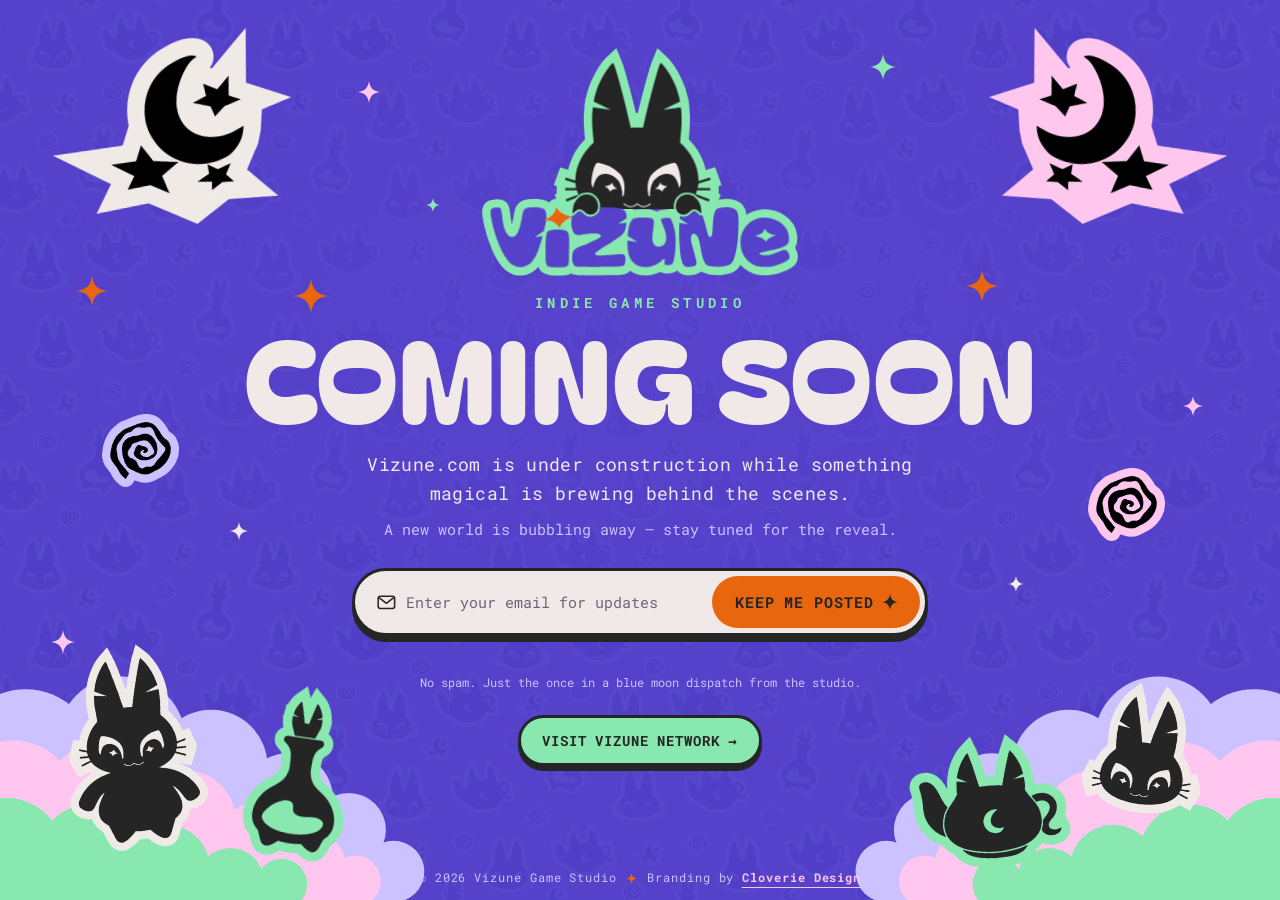
==== index.html @ f1048efc "Add Vizune 'Coming Soon' splash page" ====
<!doctype html>
<html lang="en-GB">
<head>
  <meta charset="utf-8">
  <meta name="viewport" content="width=device-width, initial-scale=1">
  <title>Vizune — Coming Soon</title>
  <meta name="description" content="Vizune is an independent game studio crafting imaginative worlds with bold art direction. Something magical is brewing — sign up to hear about the reveal.">
  <meta name="theme-color" content="#5642ca">

  <!-- Social cards -->
  <meta property="og:type" content="website">
  <meta property="og:site_name" content="Vizune">
  <meta property="og:title" content="Vizune — Coming Soon">
  <meta property="og:description" content="A new world is bubbling away. Stay tuned for the reveal.">
  <meta property="og:url" content="https://vizune.com/">
  <meta property="og:image" content="https://vizune.com/assets/img/og-image.png">
  <meta property="og:image:width" content="1200">
  <meta property="og:image:height" content="630">
  <meta property="og:image:alt" content="The Vizune logo surrounded by moon, star, potion and teapot illustrations on a purple background">
  <meta name="twitter:card" content="summary_large_image">

  <!-- Icons -->
  <link rel="icon" href="/favicon.ico" sizes="any">
  <link rel="icon" type="image/png" sizes="32x32" href="assets/img/favicon-32.png">
  <link rel="apple-touch-icon" href="assets/img/apple-touch-icon.png">

  <!-- Fonts
       Body: Roboto Mono (brand body font, free/OFL).
       Headline: Bagel Fat One is a free STAND-IN for Chubby Gum until the webfont
       licence is purchased. See README → "Fonts" for the one-line swap. -->
  <link rel="preconnect" href="https://fonts.googleapis.com">
  <link rel="preconnect" href="https://fonts.gstatic.com" crossorigin>
  <link rel="stylesheet" href="https://fonts.googleapis.com/css2?family=Bagel+Fat+One&family=Roboto+Mono:wght@400;700&display=swap">

  <!-- Hide the logo until its animation starts (skipped for reduced motion) -->
  <script>
    if (!(window.matchMedia && matchMedia("(prefers-reduced-motion: reduce)").matches)) {
      document.documentElement.classList.add("vz-pending");
    }
  </script>
  <link rel="stylesheet" href="css/style.css">
</head>
<body>
  <div class="page">

    <!-- ✦ Decorative scene (hidden from screen readers) ✦ -->
    <div class="scene" aria-hidden="true">
      <img class="deco moon moon--left"  src="assets/img/moon-star-cream.webp" alt="" width="520" height="406">
      <img class="deco moon moon--right" src="assets/img/moon-star-pink.webp"  alt="" width="520" height="406">

      <img class="deco swirl swirl--left"  src="assets/img/swirl-lilac.webp" alt="" width="240" height="229">
      <img class="deco swirl swirl--right" src="assets/img/swirl-pink.webp"  alt="" width="240" height="229">

      <!-- Sparkles: the four-point star from the logo's "i" -->
      <svg width="0" height="0" class="defs">
        <symbol id="sparkle" viewBox="0 0 100 100">
          <path d="M50 0 C55 32 68 45 100 50 C68 55 55 68 50 100 C45 68 32 55 0 50 C32 45 45 32 50 0 Z"/>
        </symbol>
      </svg>
      <svg class="sparkle s1"><use href="#sparkle"/></svg>
      <svg class="sparkle s2"><use href="#sparkle"/></svg>
      <svg class="sparkle s3"><use href="#sparkle"/></svg>
      <svg class="sparkle s4"><use href="#sparkle"/></svg>
      <svg class="sparkle s5"><use href="#sparkle"/></svg>
      <svg class="sparkle s6"><use href="#sparkle"/></svg>
      <svg class="sparkle s7"><use href="#sparkle"/></svg>
      <svg class="sparkle s8"><use href="#sparkle"/></svg>
      <svg class="sparkle s9"><use href="#sparkle"/></svg>
      <svg class="sparkle s10"><use href="#sparkle"/></svg>

      <!-- Bubbly cloud banks, bottom corners -->
      <div class="clouds clouds--left">
        <svg class="cloud" viewBox="0 0 640 360" preserveAspectRatio="xMinYMax meet">
          <g class="c-back"><circle cx="40" cy="140" r="110"/><circle cx="190" cy="110" r="100"/><circle cx="330" cy="150" r="88"/><circle cx="450" cy="200" r="70"/><circle cx="545" cy="250" r="58"/><circle cx="615" cy="315" r="48"/><polygon points="0,360 0,140 40,140 190,110 330,150 450,200 545,250 615,315 615,360"/></g>
          <g class="c-mid"><circle cx="20" cy="210" r="100"/><circle cx="160" cy="200" r="88"/><circle cx="290" cy="235" r="78"/><circle cx="400" cy="270" r="62"/><circle cx="490" cy="305" r="50"/><circle cx="555" cy="330" r="40"/><polygon points="0,360 0,210 20,210 160,200 290,235 400,270 490,305 555,330 555,360"/></g>
          <g class="c-front"><circle cx="10" cy="290" r="90"/><circle cx="140" cy="290" r="80"/><circle cx="260" cy="310" r="68"/><circle cx="360" cy="330" r="52"/><circle cx="440" cy="335" r="40"/><polygon points="0,360 0,290 10,290 140,290 260,310 360,330 440,335 440,360"/></g>
        </svg>
        <img class="deco potion" src="assets/img/potion-jade.webp"  alt="" width="420" height="715">
        <img class="deco mascot" src="assets/img/mascot-cream.webp" alt="" width="480" height="708">
      </div>
      <div class="clouds clouds--right">
        <svg class="cloud" viewBox="0 0 640 360" preserveAspectRatio="xMinYMax meet">
          <g class="c-back"><circle cx="40" cy="140" r="110"/><circle cx="190" cy="110" r="100"/><circle cx="330" cy="150" r="88"/><circle cx="450" cy="200" r="70"/><circle cx="545" cy="250" r="58"/><circle cx="615" cy="315" r="48"/><polygon points="0,360 0,140 40,140 190,110 330,150 450,200 545,250 615,315 615,360"/></g>
          <g class="c-mid"><circle cx="20" cy="210" r="100"/><circle cx="160" cy="200" r="88"/><circle cx="290" cy="235" r="78"/><circle cx="400" cy="270" r="62"/><circle cx="490" cy="305" r="50"/><circle cx="555" cy="330" r="40"/><polygon points="0,360 0,210 20,210 160,200 290,235 400,270 490,305 555,330 555,360"/></g>
          <g class="c-front"><circle cx="10" cy="290" r="90"/><circle cx="140" cy="290" r="80"/><circle cx="260" cy="310" r="68"/><circle cx="360" cy="330" r="52"/><circle cx="440" cy="335" r="40"/><polygon points="0,360 0,290 10,290 140,290 260,310 360,330 440,335 440,360"/></g>
        </svg>
        <img class="deco head"   src="assets/img/mascot-head-cream.webp" alt="" width="440" height="472">
        <img class="deco teapot" src="assets/img/teapot-jade.webp"       alt="" width="480" height="406">
      </div>
    </div>

    <!-- ✦ Content ✦ -->
    <main class="content">
      <!-- Animated logo: built from Cloverie's vector artwork. Click to replay. -->
      <button class="logo logo-button" type="button" aria-label="Vizune (replay logo animation)">
        <svg class="vz" viewBox="420 400 2710 1975" aria-hidden="true" focusable="false">
          <defs>
            <path id="vz-s1" d="M1644.1 1576.7C1640.9 1544.9 1630.2 1513.6 1608.3 1488.6C1602.9 1482.3 1597 1476.4 1590.7 1470.9C1587.2 1467.9 1583.7 1465 1580.2 1462.1C1557.9 1443.9 1534.1 1427.7 1506.4 1416.8C1497.9 1413.4 1489.4 1410.4 1480.7 1407.7C1463.6 1402.2 1446 1398.1 1428.2 1395.1C1423.7 1394.3 1419.1 1393.7 1415 1395.1C1409.7 1396.9 1406.4 1401.4 1403.7 1405.8C1403.4 1406.3 1403.2 1406.7 1402.9 1407.1C1402.9 1407.1 1402.9 1407.2 1402.9 1407.2C1402.7 1407.5 1402.5 1407.7 1402.4 1408C1400.5 1411.1 1398.9 1414.4 1397.5 1417.8C1396.8 1419.5 1396 1421.2 1395.3 1422.9C1394.6 1424.6 1393.9 1426.3 1393.2 1428C1388.6 1438.7 1385.6 1450 1382.6 1461.1C1380.3 1470 1378.1 1478.9 1376.4 1487.9C1375.6 1492 1374.8 1496.2 1374 1500.4C1373.2 1505.2 1372.4 1510.1 1371.8 1515C1371.1 1520.4 1370.5 1525.8 1369.9 1531.3C1369.3 1537 1369 1542.8 1368.7 1548.5C1368.4 1555 1368.3 1561.6 1368.9 1568.3C1369.1 1570.8 1369.5 1573.4 1370 1575.9C1370.5 1578.3 1371.2 1580.8 1372.1 1583.2C1373.8 1587.9 1376.2 1592.4 1379.7 1596.4C1379.9 1596.7 1380.1 1596.9 1380.3 1597.1C1381.7 1598.6 1383 1600.1 1384.3 1601.4C1385.6 1602.8 1387 1604.1 1388.4 1605.4C1389.4 1606.3 1390.4 1607.1 1391.4 1608C1412.1 1625.6 1438 1635.8 1464.9 1643.8C1493.4 1652.2 1522.5 1658.8 1551.9 1663.5C1567.4 1666 1583 1668.7 1598.8 1670.5C1601.5 1670.8 1604.3 1671.1 1607 1671.3C1608.5 1671.4 1610 1671.6 1611.5 1671.6C1614.7 1671.9 1617.9 1672.1 1621.2 1672.2C1621.9 1672.2 1622.7 1672.3 1623.5 1672.3C1629.2 1672.5 1635.3 1673.2 1638 1667.9C1638.3 1667.2 1638.6 1666.5 1638.8 1665.8C1639.1 1665 1639.3 1664.2 1639.5 1663.4C1639.8 1661.9 1640.2 1660.4 1640.4 1658.8C1640.5 1657.7 1640.7 1656.5 1640.8 1655.4C1641 1653.6 1641.1 1651.8 1641.4 1650.2C1641.4 1649.4 1641.5 1648.6 1641.6 1647.9C1642.1 1644 1642.7 1640.1 1643.1 1636.1C1643.5 1633.2 1643.8 1630.3 1644.1 1627.3C1644.1 1626.3 1644.2 1625.3 1644.3 1624.3C1644.4 1622.3 1644.6 1620.3 1644.7 1618.4C1645.6 1604.5 1645.5 1590.5 1644.1 1576.7"/><path id="vz-s2" d="M2115.3 1568.3C2114.3 1578.4 2111.4 1588.3 2104.5 1596.4C2104.3 1596.7 2104.1 1596.9 2103.8 1597.2C2101.3 1600 2098.6 1602.8 2095.7 1605.4C2094.8 1606.3 2093.8 1607.1 2092.8 1608C2072.1 1625.6 2046.2 1635.8 2019.3 1643.8C1990.8 1652.2 1961.7 1658.8 1932.3 1663.5C1916.8 1666 1901.1 1668.7 1885.5 1670.4C1882.7 1670.8 1879.9 1671.1 1877.1 1671.3C1875.7 1671.4 1874.2 1671.6 1872.7 1671.7C1869.5 1671.9 1866.2 1672.1 1863 1672.2C1862.2 1672.3 1861.5 1672.3 1860.7 1672.3C1854.9 1672.5 1848.9 1673.2 1846.2 1667.9C1843.6 1662.7 1843.4 1653.6 1842.5 1647.9C1841.4 1640.1 1840.5 1632.2 1839.9 1624.3C1838.6 1608.5 1838.4 1592.5 1840 1576.6C1843.2 1544.9 1853.9 1513.6 1875.9 1488.6C1881.2 1482.3 1887.1 1476.4 1893.4 1470.9C1896.9 1467.9 1900.4 1465 1904 1462.1L1904 1462.1C1926.2 1443.9 1950.1 1427.7 1977.8 1416.8C1986.3 1413.4 1994.8 1410.4 2003.4 1407.7C2020.6 1402.3 2038.2 1398.1 2056.1 1395C2060.4 1394.3 2065 1393.7 2069.2 1395.1C2074.4 1396.8 2077.7 1401.4 2080.4 1405.8C2080.9 1406.5 2081.4 1407.2 2081.8 1408C2085.6 1414.3 2088.1 1421.3 2091 1428C2095.6 1438.6 2098.5 1450 2101.5 1461.1C2106.2 1478.9 2109.9 1496.8 2112.4 1515C2113.1 1520.4 2113.7 1525.8 2114.3 1531.3C2114.8 1537 2115.2 1542.7 2115.5 1548.5C2115.8 1555 2115.9 1561.7 2115.3 1568.3"/><path id="vz-s7" d="M2115.3 1568.3C2114.3 1578.5 2111.4 1588.3 2104.5 1596.4C2104.2 1596.7 2104 1596.9 2103.8 1597.1C2101.2 1600.1 2098.5 1602.8 2095.8 1605.4C2094.8 1606.3 2093.8 1607.1 2092.8 1608C2072.1 1625.6 2046.2 1635.8 2019.3 1643.8C1990.8 1652.2 1961.7 1658.8 1932.3 1663.5C1916.7 1666 1901.1 1668.7 1885.4 1670.5C1882.7 1670.8 1879.9 1671.1 1877.1 1671.3C1875.7 1671.4 1874.1 1671.6 1872.7 1671.6C1869.4 1671.9 1866.3 1672.1 1863 1672.2L1863 1672.2C1862.2 1672.2 1861.4 1672.3 1860.7 1672.3C1858.4 1672.4 1855.9 1672.5 1853.7 1672.3C1853.1 1672.2 1852.4 1672.2 1851.8 1672L1851.8 1672C1851.2 1671.8 1850.6 1671.7 1850.1 1671.5C1849.9 1671.4 1849.7 1671.3 1849.5 1671.2C1849 1670.9 1848.5 1670.7 1848.1 1670.3C1847.7 1670 1847.3 1669.6 1847.1 1669.2C1846.7 1668.8 1846.5 1668.3 1846.2 1667.9C1845.9 1667.2 1845.6 1666.6 1845.3 1665.8C1844.8 1664.2 1844.4 1662.6 1844.1 1660.8C1843.9 1659.9 1843.8 1659 1843.7 1658.1C1843.6 1657.1 1843.4 1656.2 1843.4 1655.4C1843.1 1652.6 1842.9 1650 1842.6 1647.9C1842.3 1646 1842 1644 1841.8 1642C1841 1636.2 1840.3 1630.2 1839.8 1624.3C1838.6 1608.5 1838.4 1592.5 1840 1576.7C1840.3 1573.8 1840.6 1571 1841 1568.3C1841.4 1566.1 1841.7 1564 1842.1 1561.8C1842.5 1559.7 1842.9 1557.5 1843.4 1555.4C1844.9 1548.3 1846.9 1541.3 1849.3 1534.5C1849.6 1533.6 1850 1532.6 1850.4 1531.6C1851 1530.1 1851.6 1528.5 1852.2 1526.9C1853.3 1524.3 1854.5 1521.7 1855.7 1519.1C1857.5 1515.5 1859.4 1511.9 1861.5 1508.5C1863.6 1505 1865.8 1501.6 1868.2 1498.3C1870.6 1494.9 1873.2 1491.7 1875.9 1488.6C1877.2 1487 1878.6 1485.5 1880 1484C1882.4 1481.3 1884.9 1478.7 1887.6 1476.2C1889.4 1474.4 1891.4 1472.6 1893.4 1470.9C1896.9 1467.9 1900.4 1465 1904 1462.1C1926.2 1443.9 1950 1427.7 1977.8 1416.8C1986.2 1413.4 1994.8 1410.4 2003.4 1407.7C2020.6 1402.2 2038.2 1398.1 2056 1395.1C2060.4 1394.3 2065 1393.7 2069.1 1395.1C2069.8 1395.3 2070.5 1395.6 2071.1 1395.9C2072.2 1396.5 2073.3 1397.2 2074.3 1398.1C2074.8 1398.5 2075.3 1399 2075.8 1399.4C2076.7 1400.4 2077.5 1401.4 2078.3 1402.6C2079 1403.6 2079.7 1404.7 2080.4 1405.8C2080.6 1406.1 2080.8 1406.3 2080.9 1406.6C2081.3 1407.1 2081.5 1407.5 2081.8 1408C2085.6 1414.3 2088.1 1421.2 2091 1428C2091.8 1430 2092.6 1432 2093.4 1434C2094.2 1436.1 2094.9 1438.1 2095.6 1440.2C2096.5 1443 2097.3 1445.8 2098.1 1448.6C2098.9 1451.4 2099.6 1454.1 2100.3 1456.9C2100.7 1458.3 2101.1 1459.7 2101.5 1461.1C2102.6 1465.5 2103.8 1470 2104.8 1474.5C2105.6 1477.9 2106.4 1481.4 2107.1 1484.9C2107.8 1488.1 2108.5 1491.4 2109.1 1494.7C2109.7 1497.9 2110.3 1501.1 2110.8 1504.4C2111.4 1507.9 2111.9 1511.4 2112.4 1515C2112.8 1517.7 2113 1520.4 2113.4 1523.1C2113.7 1525.8 2114 1528.6 2114.2 1531.3C2114.4 1532.7 2114.5 1534.1 2114.6 1535.5C2114.6 1536.1 2114.7 1536.9 2114.8 1537.5C2115 1541.2 2115.3 1544.8 2115.5 1548.5C2115.8 1555 2115.9 1561.6 2115.3 1568.3M1391.4 1608C1390.4 1607.1 1389.4 1606.3 1388.4 1605.4C1387 1604.1 1385.6 1602.8 1384.3 1601.4C1383 1600.1 1381.7 1598.6 1380.3 1597.1C1380.1 1596.9 1379.9 1596.7 1379.7 1596.4C1376.2 1592.4 1373.8 1587.9 1372.1 1583.2C1371.2 1580.8 1370.5 1578.3 1370 1575.9C1369.5 1573.4 1369.1 1570.8 1368.9 1568.3C1368.3 1561.6 1368.4 1555 1368.7 1548.5C1369 1542.8 1369.3 1537 1369.9 1531.3C1370.5 1525.8 1371.1 1520.4 1371.8 1515C1372.4 1510.1 1373.2 1505.2 1374 1500.4C1374.8 1496.2 1375.6 1492 1376.4 1487.9C1378.1 1478.9 1380.3 1470 1382.7 1461.1C1385.6 1450 1388.6 1438.7 1393.2 1428C1393.9 1426.3 1394.6 1424.6 1395.3 1422.9C1396 1421.2 1396.7 1419.5 1397.5 1417.8C1398.9 1414.4 1400.5 1411.1 1402.4 1408C1402.5 1407.7 1402.7 1407.5 1402.9 1407.2C1402.9 1407.2 1402.9 1407.1 1402.9 1407.1C1403.2 1406.7 1403.5 1406.3 1403.7 1405.8C1406.4 1401.4 1409.7 1396.9 1415 1395.1C1419.1 1393.7 1423.7 1394.3 1428.2 1395.1C1446 1398.1 1463.6 1402.2 1480.7 1407.7C1489.4 1410.4 1497.9 1413.4 1506.4 1416.8C1534.1 1427.7 1557.9 1443.9 1580.2 1462.1C1583.7 1465 1587.2 1467.9 1590.7 1470.9C1597 1476.4 1602.9 1482.3 1608.3 1488.6C1630.2 1513.6 1640.9 1544.9 1644.1 1576.7C1645.5 1590.5 1645.6 1604.5 1644.7 1618.4C1644.6 1620.3 1644.4 1622.3 1644.3 1624.3C1644.2 1625.3 1644.1 1626.3 1644.1 1627.3C1643.8 1630.2 1643.5 1633.2 1643.1 1636.1C1642.7 1640.1 1642.1 1644 1641.6 1647.9C1641.5 1648.6 1641.4 1649.4 1641.4 1650.2C1641.2 1651.8 1641 1653.6 1640.8 1655.4C1640.7 1656.5 1640.5 1657.7 1640.4 1658.8C1640.2 1660.4 1639.8 1661.9 1639.5 1663.4C1639.3 1664.2 1639.1 1665 1638.8 1665.8C1638.6 1666.5 1638.3 1667.2 1638 1667.9C1635.3 1673.2 1629.2 1672.5 1623.5 1672.3C1622.7 1672.3 1621.9 1672.2 1621.2 1672.2C1617.9 1672.1 1614.7 1671.9 1611.5 1671.6C1610 1671.6 1608.5 1671.4 1607 1671.3C1604.3 1671.1 1601.5 1670.8 1598.8 1670.5C1583 1668.7 1567.4 1666 1551.9 1663.5C1522.5 1658.8 1493.4 1652.2 1464.9 1643.8C1438 1635.8 1412.1 1625.6 1391.4 1608M2263.9 1566.5L2366.6 1535.3L2360 1516.9L2264.8 1545.8C2264.9 1542.4 2264.8 1539.1 2264.8 1535.7C2261.7 1418 2201.6 1304.9 2109.9 1224.1C2110.9 1213.7 2111.9 1203.4 2112.8 1193C2115.9 1161.1 2118.6 1129.2 2120.9 1097.2C2121.1 1095.2 2121.3 1093.1 2121.3 1091C2124.9 1037 2123.9 982.5 2117.3 928.7L1967.2 950L2110.1 881.6C2104.7 852.7 2097.5 824.1 2088.5 796C2074.4 752.1 2055.4 709.2 2032.4 668.9C2008.6 627.5 1982.6 588.4 1947 555.2C1947 555.2 1934.6 585.9 1933.1 590.4C1926.7 610.1 1920.6 630 1914.8 649.9C1900.4 698.7 1887.2 747.8 1874 796.9C1848.9 889.7 1827.2 978.9 1808.4 1064L1800.1 1100.1C1783.2 1099.1 1766.3 1098.8 1749.4 1099.2C1732.1 1098.8 1714.7 1099.1 1697.4 1100.3L1689.2 1064C1670.4 978.9 1648.6 889.7 1623.7 796.9C1610.4 747.8 1597.2 698.7 1582.8 649.9C1576.9 630 1570.8 610.1 1564.5 590.4C1563 585.9 1550.5 555.2 1550.5 555.2C1515 588.4 1489 627.5 1465.2 668.9C1442.2 709.2 1423.2 752.1 1409.1 796C1400 824.1 1392.9 852.7 1387.5 881.6L1530.4 950L1380.3 928.7C1373.7 982.5 1372.7 1037 1376.2 1091C1376.3 1093.1 1376.5 1095.2 1376.6 1097.2C1378.9 1129.2 1381.7 1161.1 1384.7 1193C1385.8 1203.7 1386.8 1214.4 1387.8 1225.1C1296.7 1305.9 1237.1 1418.4 1234 1535.7C1234 1537.8 1234 1539.9 1234 1542L1151 1516.9L1144.4 1535.3L1234.6 1562.8C1235.6 1577.3 1237.7 1591.4 1240.8 1604.8L1147.7 1604.8L1147.7 1624.2L1246.3 1624.2C1250.1 1636.2 1254.8 1647.6 1260.4 1658.5L1153.8 1698.6L1161.8 1716.6L1234.6 1689.3C1234.8 1688.9 1235.2 1688.4 1235.6 1688C1251.4 1669.7 1271 1650.6 1297.5 1646C1308.3 1644 1319.9 1642.3 1332 1642.3C1347.8 1642.3 1362 1645.4 1375.6 1651.7C1403 1664.5 1424.7 1688.7 1435 1718.1C1440.6 1733.8 1442.6 1749.9 1441.1 1765.5C1440 1778.3 1436.5 1790.9 1430.7 1802.7C1462.2 1815.6 1496.1 1825.7 1531.3 1833C1573.9 1841.8 1618 1848.4 1662.8 1852.5C1685.7 1854.6 1708.6 1856 1731.8 1856.8C1737.6 1857 1743.5 1857.2 1749.4 1857.3C1778 1856.8 1806.7 1855.2 1835.1 1852.5C1880.2 1848.4 1924.6 1841.9 1967.5 1833C2002.8 1825.6 2036.9 1815.5 2068.5 1802.5C2055.8 1776.4 2054.2 1746.5 2064.2 1718.1C2074.6 1688.7 2096.3 1664.5 2123.7 1651.7C2137.3 1645.4 2151.5 1642.3 2167.3 1642.3C2179.3 1642.3 2191 1644 2201.8 1646C2225.8 1650.2 2244.2 1666.3 2259 1682.7L2349.3 1716.6L2357.2 1698.6L2240.3 1654.6C2245 1644.9 2249.1 1634.8 2252.5 1624.2L2363.3 1624.2L2363.3 1604.8L2258 1604.8C2260.9 1592.5 2262.9 1579.8 2263.9 1566.5"/><path id="vz-s11" d="M989.2 1812.4C987.9 1805.5 985.8 1798.5 983 1792.3C980.2 1786.8 975.3 1781.9 969.8 1778.5C967.1 1777 962.9 1775 959.4 1774.3C942.7 1769.4 925.4 1768 907.4 1766.6C886.6 1766 865.8 1766 845 1768C838.8 1768.7 832.5 1770.1 827 1772.3C822.1 1773.6 817.2 1775.7 813.1 1778.5C809 1781.9 805.5 1786 802.7 1790.2C799.9 1795.1 797.8 1799.9 796.4 1805.5C791.6 1820.7 788.8 1837.4 786.7 1853.3C782.6 1878.4 781.2 1879 775.7 1908.8C771.5 1925.4 766.6 1941.4 761.1 1956.7C756.9 1967.1 752.8 1976.8 747.2 1986.5C743.1 1992.1 738.9 1996.9 733.4 2001.7C727 2006.6 720.2 2010.1 712.5 2012.1C707 2013.6 700.7 2013.6 695.2 2012.9C688.2 2011.5 682.7 2008 677.8 2003.9C667.5 1995.5 660.5 1984.4 654.3 1973.3C626.6 1922.7 626.6 1863.7 617.6 1808.3C616.1 1799.2 614.7 1790.2 611.9 1781.2C610.6 1778.5 609.2 1776.4 607.8 1774.3C605.7 1772.3 602.9 1770.8 600.9 1770.1C594 1768 587.7 1768 580.8 1768.7C571.7 1768.7 562.7 1769.4 553.7 1770.8C547.5 1771.5 541.9 1772.9 536.4 1775.7C532.2 1777.8 528.7 1782.6 527.4 1787.5C526 1791.7 525.3 1795.1 525.3 1799.2C524.6 1814.5 526.7 1829.7 528.7 1845C532.2 1867.2 537.1 1889.4 541.9 1910.9C557.2 1973.3 576.6 2035.7 602.3 2094.7C615.4 2123.8 629.3 2151.6 646 2178.6C658.4 2198.8 673 2217.5 691 2233.4C700.1 2241 709.8 2248 720.2 2252.1C721.5 2252.8 722.3 2253.5 723.7 2254.2C735.4 2260.4 749.3 2265.3 763.2 2266C777.7 2267.4 792.3 2266 806.2 2261.9C815.9 2259.1 824.9 2254.9 833.9 2250C847 2242.4 859.6 2232 870 2220.9C876.2 2214 881.8 2207.1 887.3 2199.4C903.9 2175.9 915.7 2148.1 925.4 2120.4C936.5 2088.4 946.3 2056.6 955.3 2024.7C957 2018.5 958.6 2012.3 960.2 2006.2L896.5 2013.8L971.6 1961.7C976.5 1941.6 981.1 1921.5 985.1 1901.2C987.1 1892.1 988.6 1882.7 989.8 1873.2C990.3 1870.1 990.6 1866.9 990.9 1863.7L990.9 1863.7C991.6 1856 992 1848.4 992 1840.9C992 1831.1 990.6 1822.2 989.2 1812.4"/><path id="vz-s15" d="M1178.5 1994.9C1176.3 1985.1 1172.9 1975.4 1163.9 1967.1C1160.4 1964.3 1156.3 1962.3 1151.4 1960.2C1143.1 1957.4 1132.7 1955.3 1123 1954.6C1093.8 1951.8 1063.3 1952.5 1034.9 1956.7C1024.5 1958.1 1013.4 1960.9 1005.7 1965.7C1000.2 1969.2 997.5 1974.1 995.3 1978.9C991.9 1992.1 989.8 2004.5 989.1 2017.7C984.3 2062.8 984.9 2107.9 985.7 2152.9L985.7 2177.9C984.9 2194.5 983.5 2211.9 987.7 2228.6C988.4 2231.3 989.8 2234.8 991.2 2237.6C991.9 2241 992.6 2243.8 993.9 2247.3C995.3 2249.4 996.7 2252.2 999.5 2254.2C1007.9 2260.4 1022.4 2263.9 1036.3 2265.3C1059.2 2267.4 1082 2268.1 1105.6 2268.1C1121.6 2268.1 1138.9 2266.7 1153.5 2262.6C1156.9 2261.8 1160.4 2260.4 1163.2 2259.1C1171.5 2253.6 1175 2245.2 1177.1 2237.6C1182.6 2215.4 1180.5 2193.2 1181.2 2171L1181.2 2135.6C1181.9 2117.6 1181.9 2099.6 1182.6 2081.6C1183.3 2052.4 1184 2023.9 1178.5 1994.9"/><path id="vz-s16" d="M1072.7 1765.2C1101.8 1811.9 1147.1 1838.8 1211.5 1842.7C1155.5 1864.2 1118 1895.5 1102.6 1938.5C1080 1899.1 1040.5 1873.3 970.1 1872.2C1044 1845.1 1067.7 1807.2 1072.7 1765.2"/><path id="vz-s12" d="M1662.8 1852.5C1662.9 1841.6 1662.1 1831 1659.9 1820.9C1657.4 1808.6 1650.9 1797.1 1641.1 1789.7C1631.3 1781.6 1618.2 1777.5 1605.1 1774.2C1579.8 1769.3 1552.7 1768.5 1527.3 1767.7C1498.6 1766.9 1469.9 1766.2 1441.1 1765.5C1440 1778.3 1436.5 1790.9 1430.7 1802.7C1417.4 1829.7 1385.5 1841.6 1362.2 1843.6C1360.5 1843.7 1358.9 1843.8 1357.2 1843.8C1338.9 1843.8 1320.1 1835.3 1302.8 1819.3C1294.4 1811.5 1282.9 1800.8 1272.3 1799.5C1271.1 1799.3 1269.9 1799.3 1268.7 1799.3C1268 1799.3 1267.3 1799.3 1266.7 1799.3C1264.5 1799.5 1262.2 1799.9 1260.1 1800.5C1253.4 1802.6 1248.1 1807.8 1241.4 1814.3C1238.9 1816.8 1236.2 1819.4 1233.4 1821.9L1225.4 1829C1221.6 1833.2 1216.1 1834.8 1210.7 1835.4C1206.1 1835.8 1205.5 1838.6 1205 1842.2C1204.8 1843.3 1204.7 1844.3 1204.5 1845.5C1201.2 1864.1 1199.5 1883.4 1200.1 1901.8C1200.9 1927.2 1206.6 1953.4 1218.9 1975.4C1222.2 1981.1 1227.1 1987.7 1233.6 1991C1238.5 1994.3 1245.1 1996.8 1250.8 1996.8C1259 1997.5 1267.1 1997.5 1275.4 1996.8C1288.5 1995.1 1300.7 1992.7 1313.8 1991C1330.2 1988.6 1347.3 1987 1363.7 1985.3C1382.5 1983.7 1401.4 1983.7 1420.2 1987C1426.8 1987.7 1433.3 1989.4 1439 1993.5C1443.1 1995.9 1446.4 1999.2 1448 2003.3C1449.6 2009.8 1440.7 2016.4 1435.7 2019.7C1422.7 2028.6 1408.7 2035.2 1394.8 2041.7C1377.6 2050.7 1360.5 2058.1 1342.5 2065.5C1331 2070.4 1320.3 2075.3 1308.9 2080.2C1304 2081.8 1299.1 2084.3 1295 2085.9C1276.2 2093.3 1257.3 2099 1241 2109.7C1232 2114.5 1223 2122 1218.1 2130.9C1214 2138.3 1211.5 2145.7 1209.9 2153.8C1208.3 2164.5 1207.4 2175.1 1207.4 2186.5C1206.6 2197.2 1207.4 2207 1209.1 2217.7C1210.7 2227.5 1214.8 2238.1 1221.4 2247.1C1225.5 2252.8 1231.2 2257.8 1237.7 2260.2C1245.1 2262.6 1252.5 2263.5 1259.8 2263.5C1276.2 2264.3 1291.7 2263.5 1308.1 2263.5C1322.8 2263.5 1336.7 2264.3 1351.5 2264.3C1378.4 2265.1 1406.3 2264.3 1434.1 2264.3C1449.6 2264.3 1465.2 2264.3 1479.9 2263.5L1514.2 2263.5C1528.2 2262.6 1562.5 2261.9 1576.5 2261.9C1593.6 2261.9 1611.6 2261.9 1628 2256.9C1632.9 2255.3 1637 2253.7 1640.2 2250.4C1643.5 2247.9 1646 2243.8 1647.6 2238.9C1648.4 2237.3 1648.4 2235.6 1649.3 2233.2C1650.1 2229 1651.7 2225.1 1651.7 2220.1C1654.2 2202.9 1655 2171 1640.2 2162C1633.7 2158.8 1626.3 2158.8 1619 2158.8C1601.8 2158.8 1583.8 2160.4 1566.6 2161.2C1545.4 2163.6 1503.7 2165.3 1483.2 2166.9C1462.7 2168.6 1442.3 2170.2 1421.8 2169.4C1411.2 2168.6 1398.2 2164.5 1399.7 2154.7C1400.5 2151.4 1402.1 2149 1403.8 2146.5C1407.1 2142.4 1410.4 2139.1 1414.5 2136.7C1425 2128.5 1435.7 2122 1446.4 2114.5C1457.8 2106.4 1469.3 2099 1481.5 2091.7C1497.9 2081.8 1514.2 2072.9 1530.6 2062.2C1542.1 2054.8 1553.5 2046.6 1564.2 2039.3C1577.2 2031.1 1589.6 2022.9 1601.8 2013.9C1610.8 2006.6 1620.6 1999.2 1628.8 1990.2C1637 1981.1 1643.5 1971.3 1647.6 1960.7C1654.2 1946 1657.4 1928.8 1659.1 1912.5C1660 1906.3 1660.7 1900.2 1661 1894.1L1592.4 1903.5L1662.7 1857.8C1662.8 1856 1662.8 1854.2 1662.8 1852.5"/><path id="vz-s13" d="M2072.8 2023C2072.2 2009.3 2070.8 1995.6 2068.2 1981.9C2068.2 1974.7 2066.9 1966.9 2065.6 1959.7C2061.1 1942.1 2056.4 1923.8 2051.2 1906.8C2046.6 1892.5 2042.1 1878.1 2034.2 1865.6C2032.9 1863.1 2031 1861.1 2029.1 1859.1C2025.8 1856.6 2021.8 1855.2 2018.6 1855.2C2004.2 1853.9 1990.5 1854.6 1976.8 1855.2C1965.1 1855.9 1950 1859.1 1950.7 1870.9C1950.7 1875.4 1952 1879.4 1953.4 1884C1955.3 1889.2 1957.9 1895 1959.9 1900.3C1975.6 1932.3 1987.3 1966.9 1992.5 2002.1C1994.4 2016.5 1995.1 2030.8 1991.8 2044.5C1989.9 2054.3 1985.3 2064.1 1978.8 2072.7C1974.9 2077.8 1969.7 2083.1 1963.8 2086.4C1956.6 2090.2 1948.7 2092.9 1940.9 2094.1C1933.1 2094.8 1925.9 2094.8 1918.7 2092.9C1911.5 2090.9 1904.4 2087.6 1899.1 2083.1C1891.3 2076.6 1885.4 2068 1882.8 2058.9C1878.9 2047.8 1877.5 2036.1 1877.5 2024.3C1877.5 1989.8 1886.7 1955.8 1888.7 1921.2L1888.7 1914C1890 1904.8 1891.3 1895 1891.3 1885.9C1891.3 1882 1890.6 1878.1 1889.3 1874.2C1888 1869.6 1885.4 1865.6 1881.5 1863.1C1876.3 1859.1 1869.8 1857.2 1863.9 1855.9C1854.5 1854 1844.9 1853.1 1835.1 1852.5C1831.2 1852.3 1827.3 1852.2 1823.4 1852L1782.9 1852C1771.8 1852 1761.4 1852.6 1750.3 1853.3C1744.2 1854.2 1737.8 1855.2 1731.8 1856.8C1729.4 1857.5 1727.1 1858.2 1724.9 1859.1C1718.3 1861.8 1712.4 1865.6 1707.8 1870.3C1698.8 1880.1 1692.8 1892.5 1688.3 1904.8C1681.8 1923.1 1678.5 1942.7 1675.9 1962.3C1674.1 1976 1672.7 1989.9 1671.6 2003.7L1750.5 2054.8L1669.5 2043.7C1669.4 2053.9 1669.6 2064.1 1670 2074.6C1670.6 2093.5 1671.9 2112.5 1674.6 2131.4C1677.8 2151 1682.3 2169.9 1690.9 2188.2C1692.2 2190.8 1694.1 2194.1 1695.5 2196.7C1699.4 2205.2 1705.3 2213.6 1711.8 2220.8C1719.6 2230 1729.4 2238.4 1739.8 2244.3C1750.3 2250.8 1762 2256.1 1773.8 2260C1792 2265.2 1812.3 2267.9 1831.2 2265.9C1850.8 2263.9 1870.4 2260 1889.3 2253.5C1907 2247.6 1923.9 2237.8 1939.7 2226.7C1947.4 2221.5 1954 2214.3 1960.4 2207.8C1963.2 2205.2 1966.4 2203.1 1969 2200.6C1971.6 2199.2 1974.9 2198 1977.5 2197.3C1980.1 2196.7 1981.4 2199.2 1981.4 2201.2C1983.3 2212.3 1979.5 2224.1 1979.5 2235.8C1979.5 2238.4 1979.5 2241.1 1981.4 2243.7C1983.3 2246.3 1986.5 2247.6 1989.9 2248.3C1993.1 2248.8 1995.8 2249.5 1998.3 2249.5C2004.9 2250.2 2011.4 2249.5 2017.3 2248.8C2023.2 2248.3 2029.1 2246.9 2035 2245C2039.5 2243 2043.4 2239.7 2046 2235.8C2046.6 2235.2 2046.6 2234.5 2047.3 2233.9C2051.9 2226 2054.5 2217.6 2057.1 2209.7C2061.1 2194.7 2063.6 2179.6 2065.6 2164C2067.5 2146.4 2069.5 2128.8 2070.8 2111.2C2072.2 2081.8 2074.1 2052.4 2072.8 2023"/><path id="vz-s17" d="M2599.3 1892.6L2599.3 1880.8C2599.3 1860.7 2598.6 1840.5 2593.7 1821C2591.6 1810.5 2587.5 1800.9 2581.2 1793.2C2577.1 1787.6 2571.5 1782.7 2565.2 1779.3C2553.4 1772.3 2538.8 1768.9 2524.9 1766.8C2507.5 1764 2489.4 1765.4 2472.1 1767.4C2458.2 1768.1 2444.2 1770.2 2431 1773.7C2426.8 1775.1 2422.7 1776.5 2418.5 1778.6C2412.9 1781.4 2408 1786.9 2405.3 1792.5C2401.8 1800.1 2399 1807.8 2396.9 1816.1C2391.3 1835.6 2387.9 1855.8 2386.4 1875.9C2383.1 1912.8 2384.4 1949.7 2378.8 1985.8C2378.2 1991.3 2376.1 1997 2374 2002.5C2371.9 2006.7 2369.2 2010.8 2364.9 2012.9C2355.9 2018.5 2349 2006.7 2344.8 1997C2341.3 1986.5 2337.8 1976.8 2335.1 1966.4C2327.4 1936.4 2321.1 1907.2 2312.1 1878C2309.2 1868.7 2306.1 1859.4 2302.8 1850.2C2301.3 1846 2300.1 1840.1 2297.6 1836.5C2295.5 1833.5 2289.8 1834.8 2286.6 1834.8C2283.8 1834.8 2278.4 1834 2273.9 1829L2265.8 1821.9C2263.1 1819.4 2260.4 1816.8 2257.8 1814.3C2251.2 1807.8 2245.9 1802.6 2239.1 1800.5C2237 1799.9 2234.8 1799.5 2232.6 1799.3C2231.9 1799.3 2231.3 1799.3 2230.6 1799.3C2229.4 1799.3 2228.1 1799.3 2227 1799.5C2216.4 1800.8 2204.8 1811.5 2196.4 1819.3C2179.2 1835.3 2160.4 1843.8 2142.1 1843.8C2140.4 1843.8 2138.7 1843.7 2137.1 1843.6C2129.4 1842.9 2120.7 1841.2 2112.1 1838.2C2112 1838.5 2111.9 1838.8 2111.9 1839.1C2109.9 1846.6 2108.4 1854.2 2107.3 1861.9L2177.3 1907.2L2104.2 1897.2C2103.9 1905.1 2103.6 1913.1 2103.4 1921.1C2102.8 1949 2102.8 1977.5 2102.8 2006C2103.4 2027.5 2104.2 2049.8 2105.5 2071.4C2110.4 2122.8 2110.4 2175.7 2127.8 2225.1C2130.6 2233.4 2134 2241.8 2138.9 2248.7C2141.7 2252.8 2145.9 2255.6 2149.3 2258.5C2155.6 2261.9 2162.6 2263.3 2168.8 2264C2184.2 2265.3 2198.7 2264.7 2213.3 2261.2C2221 2259.8 2229.3 2257.7 2235.6 2253.6C2239.7 2250.8 2244 2246.6 2245.3 2241.8C2246.8 2237.6 2247.4 2232.7 2247.4 2227.9C2246.8 2220.2 2245.3 2212.5 2244 2204.9C2233.5 2157.6 2218.2 2111.7 2205.7 2064.4C2202.2 2051.2 2199.4 2037.2 2200.1 2023.4C2200.1 2014.3 2202.2 2003.9 2208.4 1995.5C2210.6 1992.8 2214 1990.7 2217.6 1989.3C2220.3 1987.9 2224.4 1987.2 2227.3 1987.2C2231.4 1987.9 2234.8 1988.6 2237.7 1990.7C2246 1994.9 2251.6 2001.8 2255.8 2008.8C2261.3 2017.8 2265.5 2027.5 2268.3 2038C2272.5 2052.6 2274.5 2067.2 2277.4 2081.8C2278.7 2089.4 2280.1 2097.8 2281.5 2105.5L2282.2 2105.5C2283.6 2115.9 2285 2125.6 2287.1 2136.1C2290.5 2154.8 2294.7 2173.5 2300.9 2192.4C2305.8 2206.9 2312.1 2222.2 2320.4 2235.5C2330.2 2252.2 2348.2 2255.6 2366.4 2258.5C2369.8 2259.1 2373.3 2259.1 2376.7 2259.8C2380.9 2260.5 2385.1 2261.2 2389.3 2261.2C2404.6 2262.6 2419.8 2263.3 2434.5 2262.6C2439.4 2262.6 2444.2 2262.6 2449.1 2261.9C2462.3 2261.2 2474.9 2259.1 2487.3 2256.3C2501.3 2253.6 2514.5 2250 2526.3 2243.1C2532.5 2239.6 2538.8 2234.8 2542.9 2229.2C2551.4 2218.8 2558.3 2206.3 2562.4 2193C2567.3 2178.4 2570.8 2162.5 2574.9 2147.1C2579.8 2124.9 2584.7 2102.7 2587.5 2079.7L2587.5 2077.6C2589.6 2063.7 2591 2049.8 2592.4 2035.9C2593.7 2015.7 2595.1 1995.5 2596.5 1975.4C2597.3 1955.9 2598.6 1937.2 2598.6 1917.7C2599.3 1915.6 2599.3 1913.5 2599.3 1911.4C2600 1905.1 2600 1898.9 2599.3 1892.6"/><path id="vz-s14" d="M2733.2 2005.9C2790.3 1993.3 2810.7 1971.3 2817.7 1945.8C2835.8 1976 2867.6 1994.9 2915.2 2000.6C2871.9 2010.8 2841.6 2028 2827 2053.5C2813.1 2028.2 2785.6 2010.2 2733.2 2005.9M3019.3 2153.7C3015.5 2145.5 3011.1 2137.3 3005.4 2130.4C3001.6 2126.6 2996.5 2123.4 2991.5 2122.1C2983.9 2120.2 2975.6 2121.5 2968.7 2124.1C2950.3 2129.7 2933.3 2138.6 2915.6 2145.5C2898.5 2152.5 2880.9 2158.2 2863.1 2162.6L2862.5 2162.6C2856.1 2163.2 2849.9 2164.5 2842.9 2165.7C2829.7 2167.1 2816.3 2167.7 2803.1 2165.7C2796.7 2164.5 2791 2163.9 2785.3 2162C2781.6 2160.7 2778.4 2158.8 2775.3 2156.9C2770.2 2151.8 2779.1 2146.8 2785.3 2144.3C2798.1 2140.5 2810.6 2138.6 2823.3 2135.4C2840.4 2132.3 2856.8 2128.5 2873.9 2124.7C2891.6 2120.9 2909.9 2117.1 2927.6 2111.4C2944 2106.4 2959.8 2100.6 2975.6 2093.7C2984.5 2089.9 2993.4 2085.5 3000.9 2079.2C3004.7 2076.7 3008.5 2072.8 3011.1 2069C3014.2 2064.6 3016.7 2058.9 3018 2053.9C3021.8 2038.7 3021.8 2022.9 3019.9 2007.7C3008.5 1907.2 2905.5 1852.2 2813.8 1852.9C2804.9 1852.9 2795.5 1853.5 2786.6 1854.8C2701.3 1867.4 2611.6 1939.4 2616 2071C2618.4 2141.8 2650.1 2198 2709.5 2236.5C2727.3 2248.6 2748.1 2256.8 2769.6 2260.6C2803.1 2266.3 2837.2 2266.3 2870.7 2261.2C2891.6 2258.1 2912.4 2251.8 2932.1 2244.7C2958.5 2235.9 2984.5 2224.5 3007.9 2209.4C3012.3 2206.2 3016.7 2202.4 3019.9 2198.6C3023.7 2194.2 3025.6 2188.5 3025.6 2182.8C3026.2 2173.3 3023.1 2163.2 3019.3 2153.7"/><path id="vz-s18" d="M1265.6 1782.8C1262.2 1783.1 1258.7 1783.7 1255.4 1784.7C1241.3 1788.9 1233.1 1800 1222.4 1809.5C1220.8 1810.9 1219.2 1812.4 1217.6 1813.8C1216.8 1814.5 1216 1815.2 1215.2 1815.9C1214.6 1816.4 1214.1 1816.9 1213.5 1817.5C1213.2 1817.7 1212.8 1818.5 1212.4 1818.1C1212.2 1817.9 1212.1 1817.6 1212.1 1817.3C1210.4 1801 1212.3 1784.6 1215 1768.5C1216.8 1758.3 1219.3 1748.1 1223.2 1738.5C1229.4 1723.6 1238.3 1710.8 1248.4 1698.5C1262.4 1682.3 1279.2 1665.9 1300.4 1662.2C1324.3 1658.1 1345.6 1656 1368.6 1666.7C1415.1 1688.4 1439.5 1747.3 1415.9 1795.3C1406.2 1815.1 1381.6 1825.3 1360.8 1827.1C1343.2 1828.5 1326.9 1818.9 1314.1 1807.1C1303 1796.8 1289.8 1784.9 1274.3 1783.1C1271.4 1782.7 1268.5 1782.7 1265.6 1782.8"/><path id="vz-s19" d="M2233.7 1782.8C2237.1 1783.1 2240.6 1783.7 2243.9 1784.7C2258 1788.9 2266.2 1800 2276.8 1809.5C2278.5 1810.9 2280.1 1812.4 2281.7 1813.8C2282.5 1814.5 2283.3 1815.2 2284.1 1815.9C2284.7 1816.4 2285.2 1816.9 2285.8 1817.5C2286.1 1817.7 2286.5 1818.5 2286.9 1818.1C2287.1 1817.9 2287.2 1817.6 2287.2 1817.3C2288.9 1801 2287 1784.6 2284.3 1768.5C2282.5 1758.3 2280 1748.1 2276.1 1738.5C2269.9 1723.6 2261 1710.8 2250.9 1698.5C2236.9 1682.3 2220.1 1665.9 2198.9 1662.2C2175 1658.1 2153.7 1656 2130.7 1666.7C2084.2 1688.4 2059.8 1747.3 2083.4 1795.3C2093.1 1815.1 2117.7 1825.3 2138.5 1827.1C2156.1 1828.5 2172.4 1818.9 2185.2 1807.1C2196.3 1796.8 2209.6 1784.9 2225 1783.1C2227.9 1782.7 2230.8 1782.7 2233.7 1782.8"/>
            <clipPath id="vz-peek"><rect class="vz-peek-rect" x="0" y="0" width="3600" height="2400"/></clipPath>
            <clipPath id="vz-notch"><circle cx="1318" cy="1745" r="150"/><circle cx="2181" cy="1745" r="150"/></clipPath>
          </defs>
          <path class="vz-outline" fill="#89e8af" d="M3086.2 2127L3085.5 2125.3L3084.8 2123.6C3081.4 2116.4 3078 2109.8 3074.4 2103.8C3081.6 2091.8 3085.6 2080.3 3087.7 2072.1L3087.9 2071.3C3093.5 2049.2 3094.6 2024.9 3091.4 1999.1C3075.1 1857.3 2937.1 1780.8 2815.5 1780.8L2813.8 1780.8C2801.5 1780.8 2788.6 1781.7 2776.5 1783.4L2776 1783.5C2739.1 1789 2701.6 1802.7 2667.8 1824.4C2666.8 1818 2665.6 1811.6 2664 1805C2659.5 1783.9 2650.5 1764.5 2638 1748.7C2627.9 1735.7 2615.2 1724.7 2600.9 1716.6C2577.5 1703.1 2552.8 1698.1 2536.1 1695.6C2525.8 1693.9 2515.2 1693.1 2503.7 1693.1C2489.5 1693.1 2476.2 1694.4 2465.8 1695.6C2455.6 1696.2 2445.5 1697.4 2435.6 1699.1L2453.6 1657.9L2459.7 1582.4L2404.9 1427.9L2327 1451.6C2306.9 1358.2 2257.6 1268.9 2185 1195.8C2188 1164 2190.6 1132.6 2192.8 1102.4L2192.9 1100.4C2193.1 1098.6 2193.2 1096.7 2193.3 1094.8C2197.1 1036.1 2195.8 978.5 2189.2 923.6L2185.5 893.2L2176.7 847.5C2171.4 822.4 2164.8 797.8 2157.1 774C2141.5 725.5 2120.6 678.1 2094.9 633.1C2072.9 594.7 2041.8 545.1 1996.2 502.6L1919.7 431L1880.2 528.1C1866.8 561.2 1865.3 565.9 1864.5 568.3C1858 588.3 1851.7 609 1845.7 629.5C1831.6 677.3 1818.5 725.7 1805.9 772.6L1804.4 778.2C1784.5 851.8 1765.9 926.4 1748.8 1000.6C1731.7 926.4 1713.1 851.8 1693.3 778.2L1691.8 773C1679.2 726 1666.1 677.4 1651.9 629.5C1645.4 607.5 1639.3 587.5 1633 568.2C1632.3 565.9 1630.8 561.2 1617.3 528.1L1577.9 430.9L1501.3 502.6C1455.6 545.4 1424.6 594.8 1402.7 633.1C1377 678 1356.1 725.4 1340.5 773.9C1332.9 797.4 1326.3 822.1 1320.8 847.5L1312.1 892.7L1308.3 923.6C1301.8 978.5 1300.5 1036.1 1304.3 1094.8C1304.3 1096.8 1304.5 1098.7 1304.6 1100.7L1304.8 1102.4C1306.9 1132.8 1309.6 1164.5 1312.7 1197C1241.5 1269 1192.9 1356.6 1172.6 1448.1L1106.1 1427.9L1075.7 1589.8L1075.7 1633.2L1006.1 1716.1L1005.7 1715.9L1003.3 1714.6C997.2 1711.5 988.3 1707.2 977.5 1704.5C954.2 1698 932.4 1696.3 913 1694.8L911.4 1694.6L909.7 1694.6C900.6 1694.3 892.5 1694.2 884.8 1694.2C867.8 1694.2 852.4 1694.9 837.9 1696.3L836.6 1696.4C825.3 1697.8 814.5 1700.2 804.5 1703.7C793.3 1707.2 782.5 1712.2 773.1 1718.5L769.8 1720.7L766.8 1723.2C757.4 1731.1 749.2 1740.4 742.3 1750.9L741.3 1752.4L740.4 1754C734.5 1764.2 730.1 1774.6 727.1 1785.6C720.9 1806.1 717.6 1826.7 715.4 1842.7C713.7 1853.4 712.6 1858.1 711 1865.2C709.6 1871.7 707.8 1879.7 705.2 1893.3C704.7 1895.4 704.2 1897.4 703.6 1899.5C699.5 1881.5 697.2 1861.7 694.7 1841.2C693 1826.8 691.2 1811.9 688.7 1796.8L688.5 1795.7C686.9 1785.8 684.9 1773.4 680.8 1759.9L679.1 1754.6L676.7 1749.7C673.5 1742.9 670.2 1737.9 667.5 1733.9L663.3 1727.7L657.9 1722.5C645.5 1710.5 632.1 1704.5 623 1701.5L622.1 1701.3C611.1 1697.9 600 1696.2 588.3 1696.2C584.7 1696.2 581 1696.4 577.2 1696.7C566 1696.9 554.8 1697.8 543.9 1699.4C529.2 1701.3 516.1 1705.2 503.9 1711.3C482.3 1722.2 465.9 1742 458.5 1766C455.1 1776.6 453.4 1786.7 453.2 1797.2C452.4 1818.1 454.9 1836.8 457.1 1853.3L457.5 1856.1C461.2 1880 466.3 1903.2 471.6 1926.7L471.9 1928.1C489.9 2001.5 510.9 2065.4 536.2 2123.4L536.6 2124.4C553 2160.7 568.3 2189.9 584.7 2216.6C602.1 2244.8 621.3 2267.9 643.2 2287.4L643.9 2288L644.7 2288.6C654.2 2296.7 668.6 2307.8 686.8 2316.2C687.8 2316.7 688.9 2317.3 690 2317.9C712 2329.6 735.4 2336.4 757.8 2337.9C763.2 2338.4 768.7 2338.6 774.1 2338.6C791.9 2338.6 809.6 2336 826.4 2331.1C840.2 2327.1 853.5 2321.4 868.3 2313.4L869.2 2312.8L870.2 2312.3C888.9 2301.4 907 2286.8 922.6 2270.1L923.4 2269.2C923.9 2268.7 924.3 2268.2 924.7 2267.8C925.4 2269.8 926.2 2272 927.1 2274.3L929.8 2280.9L933.7 2286.8L933.5 2286.5C936.2 2290.8 943.3 2302.2 956.6 2312.1C974.8 2325.6 999.2 2334 1029.1 2337L1029.8 2337.1C1052.7 2339.2 1076.8 2340.1 1105.6 2340.1C1130.2 2340.1 1152.3 2337.5 1171.1 2332.4C1179.3 2330.5 1187.4 2327.5 1195.4 2323.5L1199.2 2321.6C1203.7 2324 1208.3 2326.2 1213.1 2327.9L1214 2328.2L1215 2328.5C1228.3 2333 1242.8 2335.4 1257.9 2335.5C1263.5 2335.8 1269.4 2335.9 1275.9 2335.9C1281.7 2335.9 1287.3 2335.8 1293 2335.7C1298 2335.6 1303 2335.6 1308.1 2335.6C1314.4 2335.6 1320.9 2335.7 1327.7 2335.9C1334.9 2336.1 1342.3 2336.3 1350.3 2336.3C1358.8 2336.6 1368.1 2336.7 1378.7 2336.7C1388.1 2336.7 1397.5 2336.6 1407 2336.5C1416 2336.4 1425.1 2336.3 1434.1 2336.3C1449.7 2336.3 1465.8 2336.3 1481.8 2335.6L1516.5 2335.6L1518.7 2335.4C1530.8 2334.7 1563.6 2334 1576.5 2334C1596.9 2334 1622.3 2334 1648.9 2325.9L1650 2325.6L1651 2325.2C1657.9 2322.9 1673.2 2317.7 1687.8 2304.6C1689.5 2303.1 1691.2 2301.5 1692.8 2299.9C1696.2 2302.2 1699.6 2304.3 1703.1 2306.3C1717.6 2315.2 1733.8 2322.6 1751.1 2328.4L1752.5 2328.8L1753.9 2329.2C1775.5 2335.5 1797.2 2338.6 1818.3 2338.6C1825.2 2338.6 1832.1 2338.2 1838.5 2337.6C1864.6 2334.9 1889.5 2329.6 1912.4 2321.7C1923.5 2318 1934.6 2313.2 1945.9 2307.3C1953.9 2312.3 1963.7 2316.5 1975.7 2318.9L1978 2319.4C1981.5 2320.1 1987 2321.1 1994 2321.5C1997.3 2321.7 2000.7 2321.9 2004.1 2321.9L2004.1 2321.9C2011.9 2321.9 2018.7 2321.2 2025 2320.5C2035.7 2319.4 2046.5 2317 2057.3 2313.5L2060.7 2312.4L2064 2310.9C2071.9 2307.5 2079.2 2303 2085.8 2297.7C2092.3 2305.3 2098.7 2310.3 2102.5 2313.3L2103.5 2314L2108.6 2318.3L2114.4 2321.5C2127.8 2328.9 2142.9 2333.5 2160.4 2335.6L2161.5 2335.7L2162.6 2335.8C2169.6 2336.4 2176.4 2336.7 2183.1 2336.7C2198.8 2336.7 2213.6 2335.1 2228.3 2331.7C2241.8 2329.1 2259.1 2324.5 2275.5 2313.5C2279.7 2310.7 2283.7 2307.7 2287.3 2304.4C2311.9 2322.6 2339.6 2327.2 2354.4 2329.5C2358.7 2330.3 2362.4 2330.6 2364.6 2330.9L2365 2330.9C2370 2331.7 2377 2332.9 2385.4 2333.2C2399.1 2334.4 2411.2 2334.9 2422.4 2334.9C2427.1 2334.9 2431.7 2334.8 2436.1 2334.6C2441.3 2334.6 2447.9 2334.5 2455.4 2333.7C2470.2 2332.8 2485.1 2330.6 2502.2 2326.9C2520 2323.3 2541 2317.9 2562 2305.7C2572.8 2299.6 2587.7 2289.2 2599.8 2273.5C2605.4 2266.4 2610.5 2258.9 2615.1 2251C2630.8 2267.9 2649 2283.1 2669.7 2296.6C2695.4 2314 2725.7 2326 2757.5 2331.6C2778.5 2335.2 2800.1 2337 2821.7 2337L2821.7 2337C2841.5 2337 2861.6 2335.5 2881.6 2332.5C2904.2 2329 2927.8 2322.8 2955.6 2312.9C2990.5 2301.2 3020.5 2287.1 3047.1 2269.8L3048.7 2268.8L3050.3 2267.7C3059.9 2260.6 3068.1 2253.2 3074.7 2245.4C3088.9 2228.8 3097 2207.6 3097.6 2185.4C3098.7 2161.6 3091.7 2140.8 3086.2 2127"/>
          <g class="vz-live">
            <g class="vz-live-outline" fill="#89e8af" stroke="#89e8af" stroke-width="140" stroke-linejoin="round" stroke-linecap="round"><g clip-path="url(#vz-peek)" stroke-linejoin="miter" stroke-miterlimit="10"><g data-part="head"><use href="#vz-s7"/><g data-part="filler" clip-path="url(#vz-notch)"><ellipse cx="1750" cy="1548" rx="514" ry="316"/></g></g></g><g data-part="V"><use href="#vz-s11"/></g><g data-part="i"><use href="#vz-s15"/></g><g data-part="spark"><use href="#vz-s16"/></g><g data-part="Z"><use href="#vz-s12"/></g><g data-part="u"><use href="#vz-s13"/></g><g data-part="N"><use href="#vz-s17"/></g><g data-part="e"><use href="#vz-s14"/></g><g data-part="pawL"><use href="#vz-s18"/></g><g data-part="pawR"><use href="#vz-s19"/></g></g>
            <g class="vz-live-fill"><g clip-path="url(#vz-peek)"><g data-part="head"><g fill="#252525" stroke="#252525" stroke-width="16" stroke-linejoin="round"><use href="#vz-s1"/><use href="#vz-s2"/></g><use href="#vz-s7" fill="#252525"/><g data-part="filler" clip-path="url(#vz-notch)"><ellipse cx="1750" cy="1548" rx="514" ry="316" fill="#252525"/></g><use href="#vz-s1" fill="#252525"/><path fill="#f0e9e7" d="M1644.3 1624.3C1643.7 1632.2 1642.7 1640.1 1641.6 1647.9C1640.8 1653.6 1640.6 1662.7 1638 1667.9C1635.3 1673.2 1629.2 1672.5 1623.5 1672.3C1622.7 1672.3 1621.9 1672.3 1621.2 1672.2C1617.9 1672.1 1614.7 1671.9 1611.5 1671.7C1610 1671.6 1608.5 1671.4 1607 1671.3C1604.3 1671.1 1601.5 1670.8 1598.7 1670.4C1583 1668.7 1567.4 1666 1551.9 1663.5C1522.5 1658.8 1493.4 1652.2 1464.9 1643.8C1438 1635.8 1412 1625.6 1391.4 1608C1390.4 1607.1 1389.4 1606.3 1388.4 1605.4C1385.6 1602.8 1382.9 1600.1 1380.3 1597.2C1380.1 1596.9 1379.9 1596.7 1379.7 1596.4C1372.8 1588.3 1369.9 1578.4 1368.9 1568.3C1368.3 1561.7 1368.4 1555 1368.7 1548.5C1369 1542.7 1369.4 1537 1369.9 1531.3C1370.4 1525.8 1371.1 1520.4 1371.8 1515C1374.3 1496.8 1377.9 1478.9 1382.7 1461.1C1385.6 1450 1388.6 1438.6 1393.2 1428C1396.1 1421.3 1398.6 1414.3 1402.4 1408C1402.8 1407.2 1403.3 1406.5 1403.7 1405.8C1406.4 1401.4 1409.8 1396.8 1415 1395.1C1419.1 1393.7 1423.7 1394.3 1428.1 1395C1446 1398.1 1463.6 1402.3 1480.7 1407.7C1489.4 1410.4 1497.9 1413.4 1506.4 1416.8C1534.1 1427.7 1557.9 1443.9 1580.1 1462.1L1580.1 1462.1C1583.8 1465 1587.2 1468 1590.7 1470.9C1597.1 1476.4 1603 1482.3 1608.3 1488.6C1630.2 1513.6 1640.9 1544.9 1644.2 1576.6C1645.7 1592.5 1645.6 1608.5 1644.3 1624.3"/><path fill="#252525" stroke="#252525" stroke-width="9" stroke-linejoin="round" d="M1621.2 1672.2C1617.9 1672.1 1614.7 1671.9 1611.5 1671.7C1610 1671.6 1608.5 1671.4 1607 1671.3C1604.3 1671.1 1601.5 1670.8 1598.7 1670.4C1583 1668.7 1567.4 1666 1551.9 1663.5C1522.5 1658.8 1493.4 1652.2 1464.9 1643.8C1438 1635.8 1412 1625.6 1391.4 1608C1390.4 1607.1 1389.4 1606.3 1388.4 1605.4C1390 1580.1 1397.5 1555 1410 1533.3C1423.3 1510.2 1447.6 1493.7 1475.9 1491.3C1495.1 1489.8 1514.4 1494 1532.3 1500.7C1583.5 1519.9 1610.1 1571.6 1618.6 1620.1C1621.6 1637.3 1622.5 1654.9 1621.2 1672.2"/><g class="vz-glint"><path fill="#f0e9e7" d="M1544.9 1559.3C1529.6 1578.8 1507.8 1588.6 1478.5 1587.3C1502.9 1599.5 1518.5 1615.3 1523.5 1635.2C1535.5 1618.7 1554.6 1609.1 1586.6 1611.9C1554.3 1596.3 1545.3 1578.3 1544.9 1559.3"/></g><use href="#vz-s2" fill="#252525"/><path fill="#f0e9e7" d="M2115.3 1568.3C2114.3 1578.4 2111.4 1588.3 2104.5 1596.4C2104.3 1596.7 2104.1 1596.9 2103.8 1597.2C2101.3 1600 2098.6 1602.8 2095.7 1605.4C2094.8 1606.3 2093.8 1607.1 2092.8 1608C2072.1 1625.6 2046.2 1635.8 2019.3 1643.8C1990.8 1652.2 1961.7 1658.8 1932.3 1663.5C1916.8 1666 1901.1 1668.7 1885.5 1670.4C1882.7 1670.8 1879.9 1671.1 1877.1 1671.3C1875.7 1671.4 1874.2 1671.6 1872.7 1671.7C1869.5 1671.9 1866.2 1672.1 1863 1672.2C1862.2 1672.3 1861.5 1672.3 1860.7 1672.3C1854.9 1672.5 1848.9 1673.2 1846.2 1667.9C1843.6 1662.7 1843.4 1653.6 1842.5 1647.9C1841.4 1640.1 1840.5 1632.2 1839.9 1624.3C1838.6 1608.5 1838.4 1592.5 1840 1576.6C1843.2 1544.9 1853.9 1513.6 1875.9 1488.6C1881.2 1482.3 1887.1 1476.4 1893.4 1470.9C1896.9 1467.9 1900.4 1465 1904 1462.1L1904 1462.1C1926.2 1443.9 1950.1 1427.7 1977.8 1416.8C1986.3 1413.4 1994.8 1410.4 2003.4 1407.7C2020.6 1402.3 2038.2 1398.1 2056.1 1395C2060.4 1394.3 2065 1393.7 2069.2 1395.1C2074.4 1396.8 2077.7 1401.4 2080.4 1405.8C2080.9 1406.5 2081.4 1407.2 2081.8 1408C2085.6 1414.3 2088.1 1421.3 2091 1428C2095.6 1438.6 2098.5 1450 2101.5 1461.1C2106.2 1478.9 2109.9 1496.8 2112.4 1515C2113.1 1520.4 2113.7 1525.8 2114.3 1531.3C2114.8 1537 2115.2 1542.7 2115.5 1548.5C2115.8 1555 2115.9 1561.7 2115.3 1568.3"/><path fill="#252525" stroke="#252525" stroke-width="9" stroke-linejoin="round" d="M2095.7 1605.4C2094.8 1606.3 2093.8 1607.1 2092.8 1608C2072.1 1625.6 2046.2 1635.8 2019.3 1643.8C1990.8 1652.2 1961.7 1658.8 1932.3 1663.5C1916.8 1666 1901.1 1668.7 1885.5 1670.4C1882.7 1670.8 1879.9 1671.1 1877.1 1671.3C1875.7 1671.4 1874.2 1671.6 1872.7 1671.7C1869.5 1671.9 1866.2 1672.1 1863 1672.2C1861.7 1654.9 1862.6 1637.3 1865.6 1620.1C1874 1571.6 1900.7 1519.9 1951.9 1500.7C1969.8 1494 1989.1 1489.8 2008.3 1491.3C2036.6 1493.7 2060.9 1510.2 2074.1 1533.3C2086.6 1555 2094.1 1580.1 2095.7 1605.4"/><g class="vz-glint"><path fill="#f0e9e7" d="M1939.3 1559.3C1954.5 1578.8 1976.3 1588.6 2005.7 1587.3C1981.3 1599.5 1965.7 1615.3 1960.6 1635.2C1948.6 1618.7 1929.5 1609.1 1897.6 1611.9C1929.9 1596.3 1938.9 1578.3 1939.3 1559.3"/></g><path fill="#f0e9e7" d="M1806.2 1764.7C1788.4 1764.7 1770.6 1757.6 1752.3 1743.4C1714.5 1772.4 1676.3 1771.6 1638.5 1741.1C1636.7 1739.6 1636.5 1736.9 1638.1 1735.2C1639.8 1733.5 1642.6 1733.3 1644.5 1734.8C1679.8 1763.4 1714 1763.4 1749.3 1734.8C1751 1733.4 1753.5 1733.4 1755.2 1734.8C1790.5 1763.4 1822 1763.4 1857.2 1734.8C1859.1 1733.3 1861.9 1733.5 1863.6 1735.2C1865.2 1736.9 1865 1739.5 1863.2 1741.1C1843.7 1756.8 1825 1764.7 1806.2 1764.7"/></g></g><g data-part="V"><use href="#vz-s11" fill="#5642ca"/></g><g data-part="i"><use href="#vz-s15" fill="#5642ca"/></g><g data-part="spark"><use href="#vz-s16" fill="#e8660e"/></g><g data-part="Z"><use href="#vz-s12" fill="#5642ca"/></g><g data-part="u"><use href="#vz-s13" fill="#5642ca"/></g><g data-part="N"><use href="#vz-s17" fill="#5642ca"/></g><g data-part="e"><use href="#vz-s14" fill="#5642ca"/></g><g data-part="pawL"><use href="#vz-s18" fill="#252525"/></g><g data-part="pawR"><use href="#vz-s19" fill="#252525"/></g></g>
          </g>
        </svg>
      </button>

      <p class="eyebrow">Indie game studio</p>
      <h1 class="headline">Coming Soon</h1>

      <p class="lede">
        Vizune.com is under construction while something magical
        is brewing behind the scenes.
      </p>
      <p class="sublede">A new world is bubbling away — stay tuned for the reveal.</p>

      <!--
        Sign-up form. Set data-endpoint to your email provider's form URL
        (e.g. Buttondown, Formspree, Kit, Mailchimp embed action). See README.
      -->
      <form class="signup" id="signup" data-endpoint="" novalidate>
        <label class="visually-hidden" for="email">Email address</label>
        <div class="signup__field">
          <svg class="signup__icon" viewBox="0 0 24 24" aria-hidden="true">
            <rect x="2.5" y="5" width="19" height="14" rx="2.5"/>
            <path d="M3.5 6.5 12 13l8.5-6.5"/>
          </svg>
          <input id="email" name="email" type="email" autocomplete="email" inputmode="email"
                 placeholder="Enter your email for updates" required>
          <!-- Honeypot: bots fill this in, humans never see it -->
          <input class="visually-hidden" type="text" name="website" tabindex="-1" autocomplete="off" aria-hidden="true">
        </div>
        <button class="signup__button" type="submit">
          <span class="signup__label">Keep me posted</span>
          <svg class="signup__spark" aria-hidden="true"><use href="#sparkle"/></svg>
        </button>
      </form>
      <p class="signup__status" id="signup-status" role="status" aria-live="polite"></p>
      <p class="signup__note">No spam. Just the once in a blue moon dispatch from the studio.</p>

      <a class="elsewhere" href="https://vizune.net" rel="noopener">
        Visit Vizune Network <span aria-hidden="true">→</span>
      </a>
    </main>

    <footer class="footer">
      <p>
        <span>© <span id="year">2026</span> Vizune Game Studio</span>
        <svg class="footer__star" aria-hidden="true"><use href="#sparkle"/></svg>
        <span>Branding by <a class="credit-link" href="https://www.instagram.com/cloverie_design/" target="_blank" rel="noopener">Cloverie Design</a></span>
      </p>
    </footer>
  </div>

  <script src="js/main.js" defer></script>
  <script src="js/logo-anim.js" defer></script>
</body>
</html>
---- css/style.css ----
/* ==========================================================================
   Vizune — Coming Soon
   Colours, type and assets follow the Vizune Brand Guideline by Cloverie Design
   ========================================================================== */

/* -------------------------------------------------------------------------
   Fonts
   Chubby Gum is the brand headline face. Once the WEBFONT licence is bought,
   drop the .woff2 into assets/fonts/ and uncomment the block below — the
   --font-display stack already lists "Chubby Gum" first, so it takes over
   automatically. Until then, Bagel Fat One (free, OFL) stands in.
   ------------------------------------------------------------------------- */
/*
@font-face {
  font-family: "Chubby Gum";
  src: url("../assets/fonts/ChubbyGum.woff2") format("woff2");
  font-weight: 400;
  font-style: normal;
  font-display: swap;
}
*/

:root {
  /* Brand palette */
  --shiny-black: #252525;
  --royal-nightcore: #5642ca;
  --jovial-jade: #89e8af;
  --epicurean-orange: #e8660e;
  --violet-punk: #a863ff;
  --melrose: #cbc2ff;
  --paris-pink: #ffc7ef;
  --sweet-cream: #f0e9e7;

  --font-display: "Chubby Gum", "Bagel Fat One", "Arial Rounded MT Bold", system-ui, sans-serif;
  --font-body: "Roboto Mono", ui-monospace, "SFMono-Regular", Menlo, Consolas, monospace;

  --ease-bounce: cubic-bezier(.34, 1.56, .64, 1);
}

*, *::before, *::after { box-sizing: border-box; }

html { -webkit-text-size-adjust: 100%; }

body {
  margin: 0;
  background-color: var(--royal-nightcore);
  color: var(--sweet-cream);
  font-family: var(--font-body);
  font-size: 1rem;
  line-height: 1.6;
  -webkit-font-smoothing: antialiased;
  overflow-x: hidden;
}

img { display: block; max-width: 100%; height: auto; }

.visually-hidden {
  position: absolute !important;
  width: 1px; height: 1px;
  padding: 0; margin: -1px;
  overflow: hidden; clip: rect(0 0 0 0);
  white-space: nowrap; border: 0;
}

/* -------------------------------------------------------------------------
   Page shell
   ------------------------------------------------------------------------- */
.page {
  position: relative;
  isolation: isolate;
  min-height: 100vh;
  min-height: 100svh;
  display: flex;
  flex-direction: column;
  align-items: center;
  justify-content: center;
  padding: clamp(1.5rem, 4vh, 3rem) 1rem clamp(7rem, 14vh, 9rem);
  overflow: hidden;

  /* Faint brand pattern texture + soft glow behind the logo */
  background:
    radial-gradient(ellipse 60% 45% at 50% 35%, rgb(168 99 255 / .35), transparent 70%),
    url("../assets/img/pattern.webp") center / 234px 300px repeat,  /* exact repeat of the brand pattern */
    var(--royal-nightcore);
  background-blend-mode: normal, soft-light, normal;
}

/* Tone the pattern down so it reads as texture, not wallpaper */
.page::before {
  content: "";
  position: absolute;
  inset: 0;
  z-index: -2;
  background: rgb(86 66 202 / .9);
}

.scene {
  position: absolute;
  inset: 0;
  z-index: -1;
  pointer-events: none;
}

.defs { position: absolute; }

/* -------------------------------------------------------------------------
   Content
   ------------------------------------------------------------------------- */
.content {
  position: relative;
  z-index: 1;
  width: 100%;
  max-width: 64rem;
  display: flex;
  flex-direction: column;
  align-items: center;
  text-align: center;
}

.logo {
  width: clamp(14rem, min(30vw, 36vh), 24rem);
  margin-bottom: clamp(.25rem, 1.5vh, 1rem);
}

/* -------------------------------------------------------------------------
   Animated logo (js/logo-anim.js)
   ------------------------------------------------------------------------- */
.logo-button {
  display: block;
  padding: 0;
  border: 0;
  background: none;
  cursor: pointer;
  border-radius: 1.5rem;
  -webkit-tap-highlight-color: transparent;
}
.logo-button:focus-visible { outline: 3px solid var(--jovial-jade); outline-offset: 6px; }

.vz { display: block; width: 100%; height: auto; overflow: visible; transform-origin: 50% 60%; }
.vz [data-part], .vz-glint {
  transform-box: fill-box;
  transform-origin: 50% 50%;
}
.vz [data-part="head"], .vz [data-part^="paw"] { transform-origin: 50% 100%; }
.vz [data-part="filler"] { opacity: 0; }
/* Moving jade outline: only visible while the animation plays */
.vz-live-outline { visibility: hidden; }

/* Hide the finished logo until the script starts the animation.
   Safety net: if the script never runs, show it anyway after 2s. */
.vz-pending .vz { opacity: 0; animation: vz-show 0s 2s forwards; }
@keyframes vz-show { to { opacity: 1; } }

.eyebrow {
  margin: 0 0 .35rem;
  font-size: clamp(.72rem, 1.6vw, .85rem);
  font-weight: 700;
  letter-spacing: .32em;
  text-transform: uppercase;
  color: var(--jovial-jade);
  animation: rise .8s .1s var(--ease-bounce) both;
}

.headline {
  margin: 0;
  font-family: var(--font-display);
  font-weight: 400;
  font-size: clamp(3.4rem, min(10vw, 14vh), 7.25rem);
  line-height: .92;
  letter-spacing: .01em;
  text-transform: uppercase;
  color: var(--sweet-cream);
  text-wrap: balance;
  animation: rise .9s .18s var(--ease-bounce) both;
}

.lede,
.sublede {
  max-width: 38rem;
  text-wrap: pretty;
  animation: rise .8s .28s var(--ease-bounce) both;
}

.lede {
  margin: clamp(1rem, 2.5vh, 1.5rem) 0 .5rem;
  font-size: clamp(.95rem, 2vw, 1.15rem);
  letter-spacing: .02em;
}

.sublede {
  margin: 0 0 clamp(1.25rem, 3vh, 2rem);
  font-size: clamp(.85rem, 1.6vw, .95rem);
  color: var(--melrose);
}

/* -------------------------------------------------------------------------
   Sign-up form
   ------------------------------------------------------------------------- */
.signup {
  display: flex;
  width: min(100%, 36rem);
  padding: 5px;
  background: var(--sweet-cream);
  border: 3px solid var(--shiny-black);
  border-radius: 999px;
  box-shadow: 0 6px 0 var(--shiny-black);
  animation: rise .8s .38s var(--ease-bounce) both;
  transition: transform .2s ease, box-shadow .2s ease;
}

.signup:focus-within {
  box-shadow: 0 6px 0 var(--shiny-black), 0 0 0 5px var(--jovial-jade);
}

.signup__field {
  flex: 1;
  display: flex;
  align-items: center;
  gap: .6rem;
  min-width: 0;
  padding-left: 1rem;
}

.signup__icon {
  flex: none;
  width: 1.3rem;
  height: 1.3rem;
  fill: none;
  stroke: var(--shiny-black);
  stroke-width: 1.8;
  stroke-linejoin: round;
}

.signup input[type="email"] {
  flex: 1;
  min-width: 0;
  padding: .85rem 0;
  border: 0;
  background: transparent;
  color: var(--shiny-black);
  font: inherit;
  font-size: .95rem;
  outline: none;
}

.signup input::placeholder { color: #6b6578; opacity: 1; }

.signup__button {
  flex: none;
  display: inline-flex;
  align-items: center;
  gap: .5rem;
  padding: .8rem 1.4rem;
  border: 0;
  border-radius: 999px;
  background: var(--epicurean-orange);
  color: var(--shiny-black);
  font-family: var(--font-body);
  font-size: .95rem;
  font-weight: 700;
  letter-spacing: .06em;
  text-transform: uppercase;
  cursor: pointer;
  transition: background-color .2s ease, transform .2s var(--ease-bounce);
}

.signup__button:hover { background: #ff7a1f; transform: scale(1.03); }
.signup__button:active { transform: scale(.97); }
.signup__button:focus-visible { outline: 3px solid var(--shiny-black); outline-offset: 2px; }
.signup__button[disabled] { cursor: progress; opacity: .75; }

.signup__spark {
  width: 1rem;
  height: 1rem;
  fill: var(--shiny-black);
  transition: transform .5s var(--ease-bounce);
}
.signup__button:hover .signup__spark { transform: rotate(90deg) scale(1.2); }

.signup__status {
  min-height: 1.6em;
  margin: .9rem 0 0;
  font-size: .9rem;
  font-weight: 700;
  color: var(--jovial-jade);
}
.signup__status.is-error { color: var(--paris-pink); }

.signup__note {
  margin: 0 0 1rem;
  font-size: .78rem;
  color: var(--melrose);
  animation: rise .8s .45s var(--ease-bounce) both;
}

/* Success state swaps the pill for a little celebration */
.signup.is-done {
  justify-content: center;
  padding: 1rem 1.5rem;
  color: var(--shiny-black);
  font-weight: 700;
}

/* Secondary call to action: a jade sticker-style pill, so it reads as a
   button but stays quieter than the orange "Keep me posted" */
.elsewhere {
  display: inline-flex;
  align-items: center;
  gap: .55rem;
  margin-top: .35rem;
  padding: .7rem 1.35rem;
  background: var(--jovial-jade);
  color: var(--shiny-black);
  border: 3px solid var(--shiny-black);
  border-radius: 999px;
  box-shadow: 0 5px 0 var(--shiny-black);
  font-size: .9rem;
  font-weight: 700;
  letter-spacing: .06em;
  text-transform: uppercase;
  text-decoration: none;
  transition: transform .2s var(--ease-bounce), box-shadow .2s ease, background-color .2s ease;
  animation: rise .8s .5s var(--ease-bounce) both;
}
.elsewhere:hover {
  background: #a4f0c3;
  transform: translateY(-2px);
  box-shadow: 0 7px 0 var(--shiny-black);
}
.elsewhere:active { transform: translateY(3px); box-shadow: 0 2px 0 var(--shiny-black); }
.elsewhere:focus-visible { outline: 3px solid var(--sweet-cream); outline-offset: 4px; }
.elsewhere span { transition: transform .2s ease; }
.elsewhere:hover span { transform: translateX(4px); }

.footer {
  position: absolute;
  left: 0; right: 0; bottom: .75rem;
  z-index: 1;
  text-align: center;
  font-size: .72rem;
  letter-spacing: .08em;
  color: var(--melrose);
}
.footer p {
  display: flex;
  flex-wrap: wrap;
  justify-content: center;
  align-items: center;
  gap: .25rem .6rem;
  margin: 0;
  padding: 0 1rem;
}

.credit-link {
  display: inline-block;
  position: relative;
  padding: .05em .2em;
  margin: 0 -.2em;
  border-radius: .3em;
  color: var(--paris-pink);
  font-weight: 700;
  text-decoration: none;
  background-image: linear-gradient(var(--paris-pink), var(--paris-pink));
  background-repeat: no-repeat;
  background-position: 0 100%;
  background-size: 100% 1.5px;
  transition: background-size .3s var(--ease-bounce), color .2s ease;
}
.credit-link:hover {
  color: var(--shiny-black);
  background-size: 100% 100%;
}
.credit-link:focus-visible {
  outline: 2px solid var(--paris-pink);
  outline-offset: 3px;
}

.footer__star {
  width: .7rem;
  height: .7rem;
  fill: var(--epicurean-orange);
}

/* -------------------------------------------------------------------------
   Decorations
   ------------------------------------------------------------------------- */
.deco { position: absolute; user-select: none; }

.moon {
  top: clamp(1rem, 4vh, 2.5rem);
  width: clamp(7rem, 19vw, 17rem);
  animation: float 9s ease-in-out infinite;
}
.moon--left  { left: clamp(.5rem, 4vw, 4rem); rotate: -6deg; }
.moon--right { right: clamp(.5rem, 4vw, 4rem); scale: -1 1; rotate: 6deg; animation-delay: -4s; }

.swirl {
  width: clamp(3rem, 6vw, 5.5rem);
  animation: spin 40s linear infinite;
}
.swirl--left  { left: 8%;  top: 46%; }
.swirl--right { right: 9%; top: 52%; animation-direction: reverse; }

/* Sparkles */
.sparkle {
  position: absolute;
  width: var(--s, 22px);
  height: var(--s, 22px);
  fill: var(--c, var(--sweet-cream));
  animation: twinkle var(--d, 3.2s) var(--delay, 0s) ease-in-out infinite;
}
.s1  { --s: 30px; --c: var(--epicurean-orange); top: calc(14% + 150px); left: 6%;  --delay: -.4s; }
.s2  { --s: 22px; --c: var(--paris-pink);       top: 9%;  left: 28%; --delay: -1.6s; }
.s3  { --s: 34px; --c: var(--epicurean-orange); top: 31%; left: 23%; --delay: -2.2s; --d: 3.8s; }
.s4  { --s: 18px; --c: var(--sweet-cream);      top: 58%; left: 18%; --delay: -.9s; }
.s5  { --s: 26px; --c: var(--jovial-jade);      top: 6%;  right: 30%; --delay: -1.2s; }
.s6  { --s: 32px; --c: var(--epicurean-orange); top: 30%; right: 22%; --delay: -2.8s; --d: 4s; }
.s7  { --s: 20px; --c: var(--paris-pink);       top: 44%; right: 6%;  --delay: -.2s; }
.s8  { --s: 16px; --c: var(--sweet-cream);      top: 64%; right: 20%; --delay: -1.9s; }
.s9  { --s: 24px; --c: var(--paris-pink);       top: 70%; left: 4%;   --delay: -3s; }
.s10 { --s: 14px; --c: var(--jovial-jade);      top: 22%; left: calc(45% - 150px); --delay: -2.4s; }

/* Cloud banks */
.clouds {
  position: absolute;
  bottom: 0;
  width: clamp(15rem, 36vw, 36rem);
  aspect-ratio: 2 / 1;
}
.clouds--left  { left: 0; }
.clouds--right { right: 0; }

.cloud {
  position: absolute;
  left: 0; bottom: 0;
  width: 100%;
  height: 100%;
  overflow: visible;
}
.clouds--right .cloud { scale: -1 1; }

.c-back  { fill: var(--melrose); }
.c-mid   { fill: var(--paris-pink); }
.c-front { fill: var(--jovial-jade); }

.potion {
  width: 22%;
  left: 54%;
  bottom: 18%;
  rotate: 8deg;
  animation: float 6s -1s ease-in-out infinite;
}
.mascot {
  width: 30%;
  left: 14%;
  bottom: 22%;
  rotate: -6deg;
  animation: float 5.5s ease-in-out infinite;
}
.head {
  width: 26%;
  right: 16%;
  bottom: 38%;
  rotate: 8deg;
  animation: float 6.5s -2s ease-in-out infinite;
}
.teapot {
  width: 34%;
  right: 46%;
  bottom: 14%;
  rotate: -5deg;
  animation: float 7s -3s ease-in-out infinite;
}

/* -------------------------------------------------------------------------
   Motion
   ------------------------------------------------------------------------- */
@keyframes float {
  0%, 100% { translate: 0 0; }
  50%      { translate: 0 -10px; }
}
@keyframes spin { to { transform: rotate(360deg); } }
@keyframes twinkle {
  0%, 100% { transform: scale(1) rotate(0deg); opacity: 1; }
  50%      { transform: scale(.55) rotate(45deg); opacity: .55; }
}
@keyframes rise {
  from { opacity: 0; transform: translateY(18px); }
  to   { opacity: 1; transform: none; }
}

@media (prefers-reduced-motion: reduce) {
  *, *::before, *::after {
    animation: none !important;
    transition: none !important;
  }
}

/* -------------------------------------------------------------------------
   Smaller screens
   ------------------------------------------------------------------------- */
@media (max-width: 720px) {
  .page { justify-content: flex-start; padding-top: 5.5rem; padding-bottom: 11rem; }
  .moon { width: 6.5rem; top: .75rem; }
  .moon--left { left: -.75rem; }
  .moon--right { right: -.75rem; }
  .swirl { display: none; }
  .s3, .s4, .s6, .s7, .s8, .s10 { display: none; }
  .footer { color: var(--shiny-black); }
  .footer p { flex-direction: column; gap: .1rem; }
  .footer__star { display: none; }
  /* Footer sits on the jade cloud on phones: switch the link to purple */
  .credit-link { color: var(--royal-nightcore); background-image: linear-gradient(var(--royal-nightcore), var(--royal-nightcore)); }
  .credit-link:hover { color: var(--sweet-cream); }
  .clouds { width: 62vw; }
  .head, .potion { display: none; }
  .mascot { width: 30%; left: 6%; bottom: 42%; }
  .teapot { width: 36%; right: 10%; bottom: 40%; }
}

@media (max-width: 520px) {
  .signup {
    flex-direction: column;
    gap: 6px;
    border-radius: 1.75rem;
  }
  .signup__field { padding: 0 .75rem; }
  .signup__button { justify-content: center; padding: .9rem 1rem; }
}

/* Short, wide screens (small laptops): tighten vertical rhythm */
@media (min-width: 721px) and (max-height: 760px) {
  .logo { width: clamp(12rem, 24vw, 19rem); }
  .headline { font-size: clamp(3rem, 9vw, 6.5rem); }
  .page { padding-bottom: 6rem; }
}

@media (max-width: 900px) {
  .swirl { display: none; }
}
.signup.is-done { border-radius: 2rem; text-align: center; }
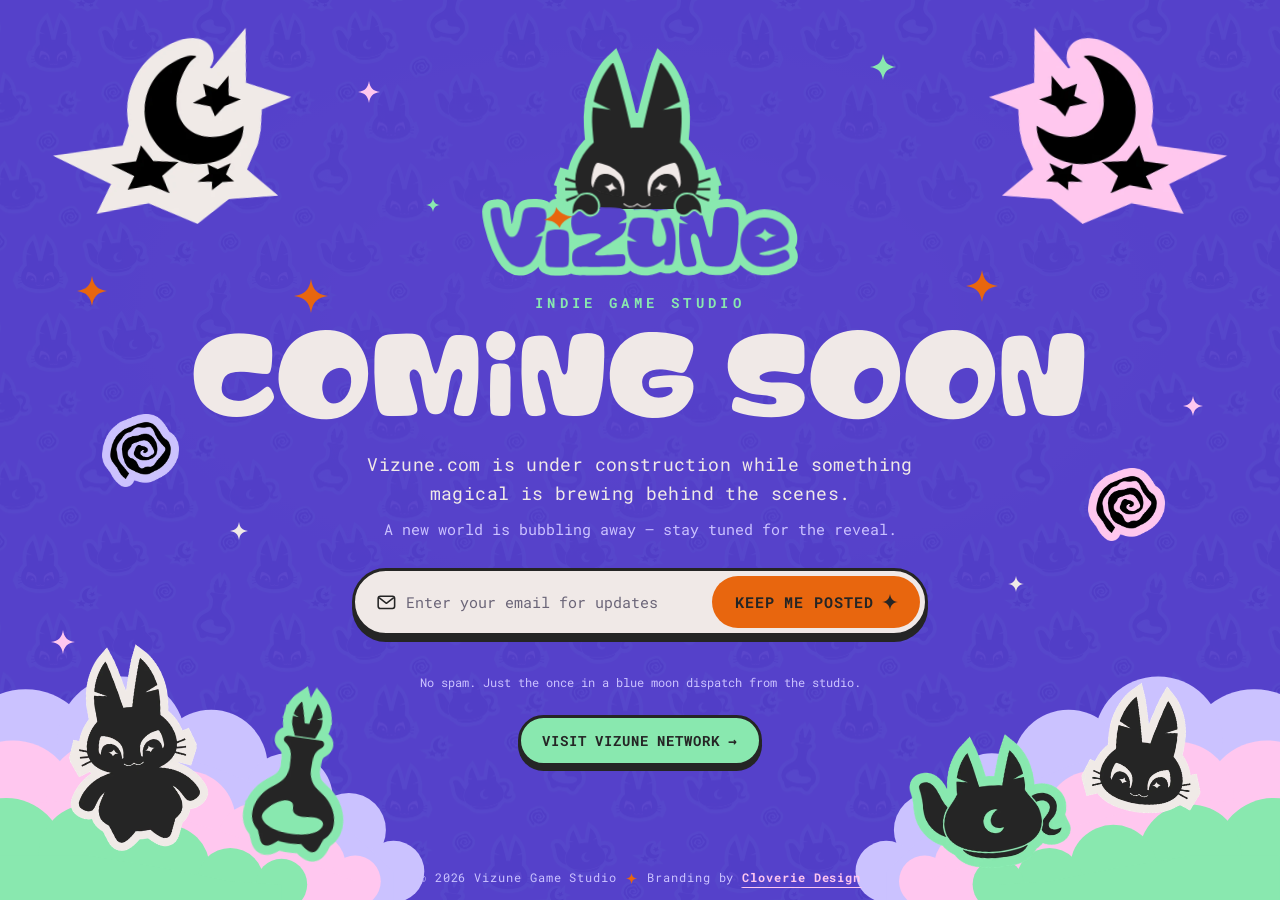
==== commit 24420d2c: "Implement licensed Chubby Gum webfont Replaces the temporary Bagel Fat One stand-in with the license" ====
--- a/index.html
+++ b/index.html
@@ -25,12 +25,12 @@
   <link rel="apple-touch-icon" href="assets/img/apple-touch-icon.png">
 
   <!-- Fonts
-       Body: Roboto Mono (brand body font, free/OFL).
-       Headline: Bagel Fat One is a free STAND-IN for Chubby Gum until the webfont
-       licence is purchased. See README → "Fonts" for the one-line swap. -->
+       Headline: Chubby Gum (licensed MyFonts webfont, self-hosted in assets/fonts).
+       Body: Roboto Mono (brand body font, free/OFL). -->
+  <link rel="preload" href="assets/fonts/ChubbyGum.woff2" as="font" type="font/woff2" crossorigin>
   <link rel="preconnect" href="https://fonts.googleapis.com">
   <link rel="preconnect" href="https://fonts.gstatic.com" crossorigin>
-  <link rel="stylesheet" href="https://fonts.googleapis.com/css2?family=Bagel+Fat+One&family=Roboto+Mono:wght@400;700&display=swap">
+  <link rel="stylesheet" href="https://fonts.googleapis.com/css2?family=Roboto+Mono:wght@400;700&display=swap">
 
   <!-- Hide the logo until its animation starts (skipped for reduced motion) -->
   <script>
--- a/css/style.css
+++ b/css/style.css
@@ -3,22 +3,30 @@
    Colours, type and assets follow the Vizune Brand Guideline by Cloverie Design
    ========================================================================== */
 
-/* -------------------------------------------------------------------------
-   Fonts
-   Chubby Gum is the brand headline face. Once the WEBFONT licence is bought,
-   drop the .woff2 into assets/fonts/ and uncomment the block below — the
-   --font-display stack already lists "Chubby Gum" first, so it takes over
-   automatically. Until then, Bagel Fat One (free, OFL) stands in.
-   ------------------------------------------------------------------------- */
-/*
+/**
+ * @license
+ * MyFonts Webfont Build ID 3867246, 2020-12-16T11:57:38-0500
+ *
+ * The fonts listed in this notice are subject to the End User License
+ * Agreement(s) entered into by the website owner. All other parties are
+ * explicitly restricted from using the Licensed Webfonts(s).
+ *
+ * You may obtain a valid license at the URLs below.
+ *
+ * Webfont: Chubby Gum by Agny Hasya Studio
+ * URL: https://www.myfonts.com/collections/agny-hasya-studio-foundry
+ * © 2026 MyFonts Inc.
+ */
+
+/* Chubby Gum: brand headline face (licensed webfont, see notice above) */
 @font-face {
   font-family: "Chubby Gum";
-  src: url("../assets/fonts/ChubbyGum.woff2") format("woff2");
+  src: url("../assets/fonts/ChubbyGum.woff2") format("woff2"),
+       url("../assets/fonts/ChubbyGum.woff") format("woff");
   font-weight: 400;
   font-style: normal;
   font-display: swap;
 }
-*/
 
 :root {
   /* Brand palette */
@@ -31,7 +39,7 @@
   --paris-pink: #ffc7ef;
   --sweet-cream: #f0e9e7;
 
-  --font-display: "Chubby Gum", "Bagel Fat One", "Arial Rounded MT Bold", system-ui, sans-serif;
+  --font-display: "Chubby Gum", "Arial Rounded MT Bold", system-ui, sans-serif;
   --font-body: "Roboto Mono", ui-monospace, "SFMono-Regular", Menlo, Consolas, monospace;
 
   --ease-bounce: cubic-bezier(.34, 1.56, .64, 1);
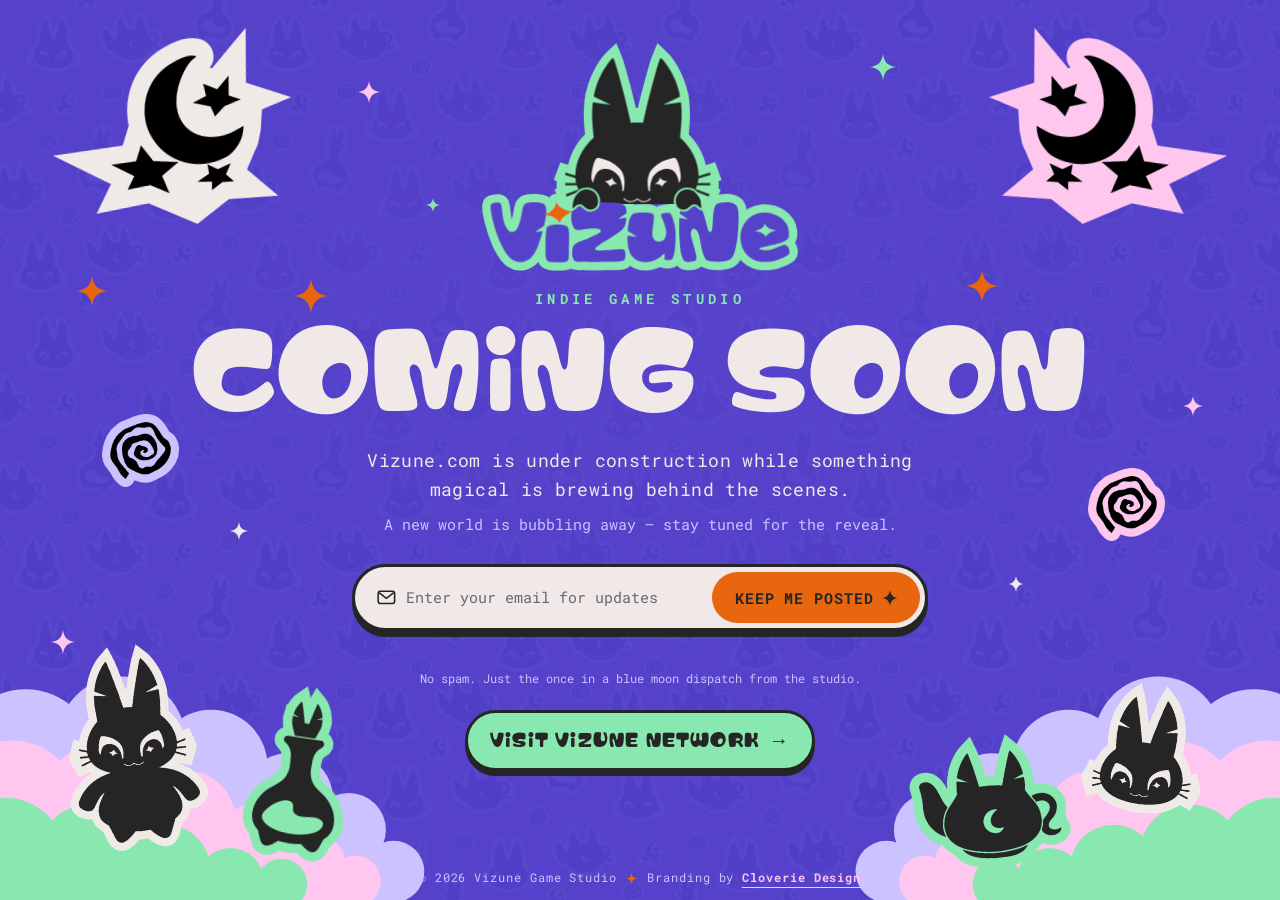
==== commit 93c86d13: "Integrate email sign-up form with Kit" ====
--- a/index.html
+++ b/index.html
@@ -117,17 +117,21 @@
       <p class="sublede">A new world is bubbling away — stay tuned for the reveal.</p>
 
       <!--
-        Sign-up form. Set data-endpoint to your email provider's form URL
-        (e.g. Buttondown, Formspree, Kit, Mailchimp embed action). See README.
+        Sign-up form, connected to Kit (kit.com).
+        Kit form ID 10099687 is used in BOTH places below; change both if you swap forms
+        (find it in Kit: your form > Embed > HTML, in the action URL
+        https://app.kit.com/forms/1234567/subscriptions). See README.
       -->
-      <form class="signup" id="signup" data-endpoint="" novalidate>
+      <form class="signup" id="signup" novalidate
+            data-kit-form="10099687"
+            action="https://app.kit.com/forms/10099687/subscriptions" method="post">
         <label class="visually-hidden" for="email">Email address</label>
         <div class="signup__field">
           <svg class="signup__icon" viewBox="0 0 24 24" aria-hidden="true">
             <rect x="2.5" y="5" width="19" height="14" rx="2.5"/>
             <path d="M3.5 6.5 12 13l8.5-6.5"/>
           </svg>
-          <input id="email" name="email" type="email" autocomplete="email" inputmode="email"
+          <input id="email" name="email_address" type="email" autocomplete="email" inputmode="email"
                  placeholder="Enter your email for updates" required>
           <!-- Honeypot: bots fill this in, humans never see it -->
           <input class="visually-hidden" type="text" name="website" tabindex="-1" autocomplete="off" aria-hidden="true">
--- a/css/style.css
+++ b/css/style.css
@@ -322,8 +322,8 @@
   border: 3px solid var(--shiny-black);
   border-radius: 999px;
   box-shadow: 0 5px 0 var(--shiny-black);
-  font-size: .9rem;
-  font-weight: 700;
+  font-family: "Chubby Gum";
+  font-size: 1.25rem;
   letter-spacing: .06em;
   text-transform: uppercase;
   text-decoration: none;
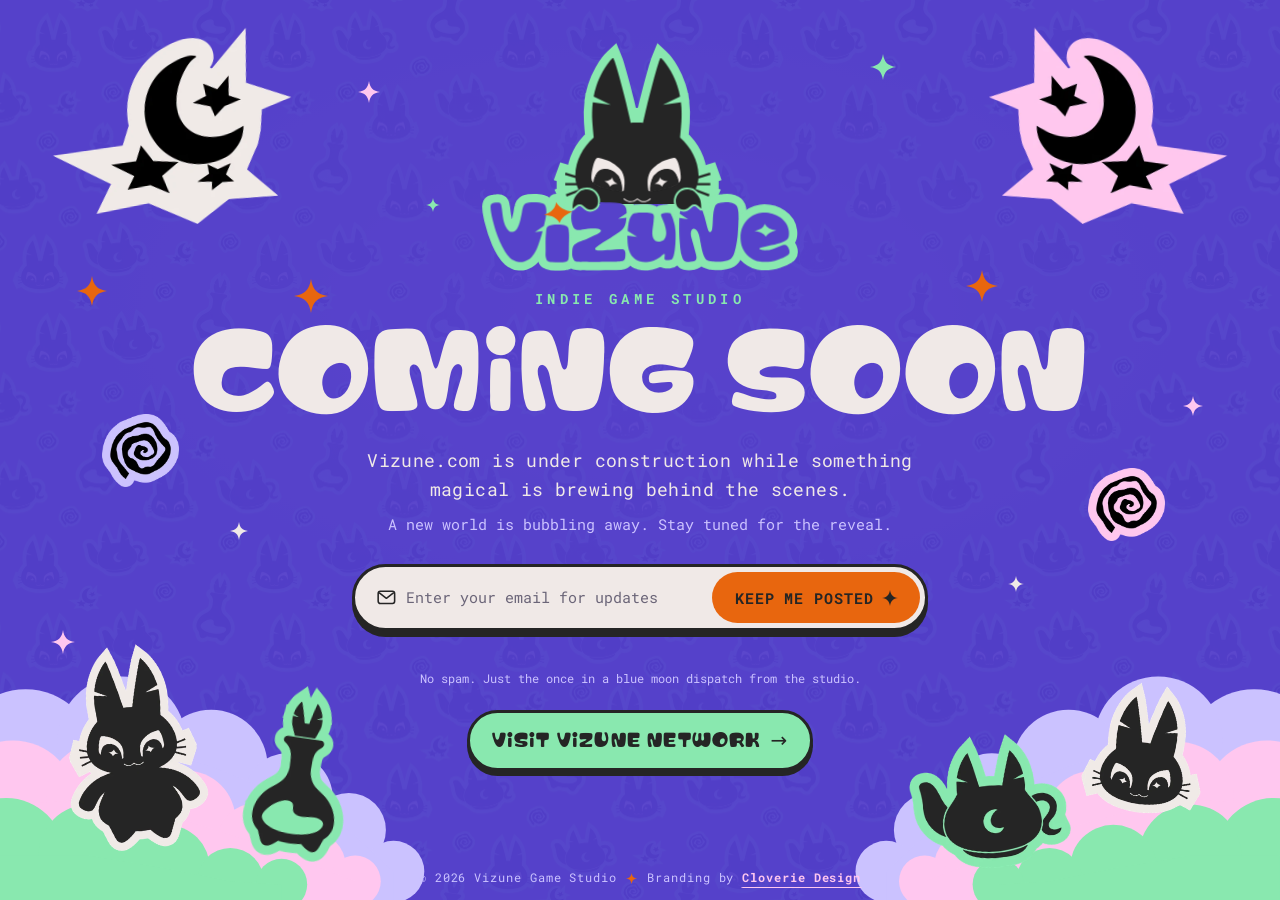
==== commit 9eb2f476: "Add Kit custom HTML email template / amends" ====
--- a/index.html
+++ b/index.html
@@ -3,11 +3,9 @@
 <head>
   <meta charset="utf-8">
   <meta name="viewport" content="width=device-width, initial-scale=1">
-  <title>Vizune — Coming Soon</title>
+  <title>Vizune.com - Coming Soon</title>
   <meta name="description" content="Vizune is an independent game studio crafting imaginative worlds with bold art direction. Something magical is brewing — sign up to hear about the reveal.">
   <meta name="theme-color" content="#5642ca">
-
-  <!-- Social cards -->
   <meta property="og:type" content="website">
   <meta property="og:site_name" content="Vizune">
   <meta property="og:title" content="Vizune — Coming Soon">
@@ -19,14 +17,9 @@
   <meta property="og:image:alt" content="The Vizune logo surrounded by moon, star, potion and teapot illustrations on a purple background">
   <meta name="twitter:card" content="summary_large_image">
 
-  <!-- Icons -->
   <link rel="icon" href="/favicon.ico" sizes="any">
   <link rel="icon" type="image/png" sizes="32x32" href="assets/img/favicon-32.png">
   <link rel="apple-touch-icon" href="assets/img/apple-touch-icon.png">
-
-  <!-- Fonts
-       Headline: Chubby Gum (licensed MyFonts webfont, self-hosted in assets/fonts).
-       Body: Roboto Mono (brand body font, free/OFL). -->
   <link rel="preload" href="assets/fonts/ChubbyGum.woff2" as="font" type="font/woff2" crossorigin>
   <link rel="preconnect" href="https://fonts.googleapis.com">
   <link rel="preconnect" href="https://fonts.gstatic.com" crossorigin>
@@ -43,7 +36,7 @@
 <body>
   <div class="page">
 
-    <!-- ✦ Decorative scene (hidden from screen readers) ✦ -->
+    <!-- Decorative scene (hidden from screen readers) -->
     <div class="scene" aria-hidden="true">
       <img class="deco moon moon--left"  src="assets/img/moon-star-cream.webp" alt="" width="520" height="406">
       <img class="deco moon moon--right" src="assets/img/moon-star-pink.webp"  alt="" width="520" height="406">
@@ -89,7 +82,6 @@
       </div>
     </div>
 
-    <!-- ✦ Content ✦ -->
     <main class="content">
       <!-- Animated logo: built from Cloverie's vector artwork. Click to replay. -->
       <button class="logo logo-button" type="button" aria-label="Vizune (replay logo animation)">
@@ -114,14 +106,8 @@
         Vizune.com is under construction while something magical
         is brewing behind the scenes.
       </p>
-      <p class="sublede">A new world is bubbling away — stay tuned for the reveal.</p>
+      <p class="sublede">A new world is bubbling away. Stay tuned for the reveal.</p>
 
-      <!--
-        Sign-up form, connected to Kit (kit.com).
-        Kit form ID 10099687 is used in BOTH places below; change both if you swap forms
-        (find it in Kit: your form > Embed > HTML, in the action URL
-        https://app.kit.com/forms/1234567/subscriptions). See README.
-      -->
       <form class="signup" id="signup" novalidate
             data-kit-form="10099687"
             action="https://app.kit.com/forms/10099687/subscriptions" method="post">
@@ -133,7 +119,6 @@
           </svg>
           <input id="email" name="email_address" type="email" autocomplete="email" inputmode="email"
                  placeholder="Enter your email for updates" required>
-          <!-- Honeypot: bots fill this in, humans never see it -->
           <input class="visually-hidden" type="text" name="website" tabindex="-1" autocomplete="off" aria-hidden="true">
         </div>
         <button class="signup__button" type="submit">
--- a/css/style.css
+++ b/css/style.css
@@ -322,9 +322,10 @@
   border: 3px solid var(--shiny-black);
   border-radius: 999px;
   box-shadow: 0 5px 0 var(--shiny-black);
-  font-family: "Chubby Gum";
-  font-size: 1.25rem;
+  font-family: var(--font-display);
+  font-size: clamp(1rem, 4.4vw, 1.25rem);
   letter-spacing: .06em;
+  white-space: nowrap;  /* keep the label and arrow on one line */
   text-transform: uppercase;
   text-decoration: none;
   transition: transform .2s var(--ease-bounce), box-shadow .2s ease, background-color .2s ease;
@@ -510,10 +511,11 @@
 @media (max-width: 720px) {
   .page { justify-content: flex-start; padding-top: 5.5rem; padding-bottom: 11rem; }
   .moon { width: 6.5rem; top: .75rem; }
-  .moon--left { left: -.75rem; }
-  .moon--right { right: -.75rem; }
+  .moon--left { left: 0; }
+  .moon--right { right: 0; }
   .swirl { display: none; }
-  .s3, .s4, .s6, .s7, .s8, .s10 { display: none; }
+  .s3, .s4, .s6, .s7, .s8, .s9, .s10 { display: none; }
+  .s1 { top: calc(14% + 110px); }
   .footer { color: var(--shiny-black); }
   .footer p { flex-direction: column; gap: .1rem; }
   .footer__star { display: none; }
@@ -521,8 +523,22 @@
   .credit-link { color: var(--royal-nightcore); background-image: linear-gradient(var(--royal-nightcore), var(--royal-nightcore)); }
   .credit-link:hover { color: var(--sweet-cream); }
   .clouds { width: 62vw; }
-  .head, .potion { display: none; }
-  .mascot { width: 30%; left: 6%; bottom: 42%; }
+  .head, .mascot { display: none; }
+  .potion { width: 20%; left: 12%; bottom: 41%; }
+
+  /* Pink sparkle tucked at the bottom-right of the headline */
+  .headline::after {
+    content: "";
+    display: inline-block;   /* sits right after the last letter of "SOON" */
+    vertical-align: baseline;
+    margin: 0 -30px 0 6px;   /* negative right margin keeps the text centred */
+    width: 24px;
+    height: 24px;
+    background: var(--paris-pink);
+    -webkit-mask: url("data:image/svg+xml,%3Csvg xmlns='http://www.w3.org/2000/svg' viewBox='0 0 100 100'%3E%3Cpath d='M50 0C55 32 68 45 100 50C68 55 55 68 50 100C45 68 32 55 0 50C32 45 45 32 50 0Z'/%3E%3C/svg%3E") center / contain no-repeat;
+            mask: url("data:image/svg+xml,%3Csvg xmlns='http://www.w3.org/2000/svg' viewBox='0 0 100 100'%3E%3Cpath d='M50 0C55 32 68 45 100 50C68 55 55 68 50 100C45 68 32 55 0 50C32 45 45 32 50 0Z'/%3E%3C/svg%3E") center / contain no-repeat;
+    animation: twinkle 3.2s -3s ease-in-out infinite;
+  }
   .teapot { width: 36%; right: 10%; bottom: 40%; }
 }
 
@@ -534,6 +550,8 @@
   }
   .signup__field { padding: 0 .75rem; }
   .signup__button { justify-content: center; padding: .9rem 1rem; }
+  .signup.is-done { padding: .9rem 1.1rem; font-size: .88rem; }
+  .elsewhere { padding: .7rem 1.1rem; letter-spacing: .03em; gap: .4rem; }
 }
 
 /* Short, wide screens (small laptops): tighten vertical rhythm */
@@ -546,4 +564,9 @@
 @media (max-width: 900px) {
   .swirl { display: none; }
 }
-.signup.is-done { border-radius: 2rem; text-align: center; }
+.signup.is-done {
+  border-radius: 2rem;
+  text-align: center;
+  text-wrap: balance;
+  line-height: 1.5;
+}
